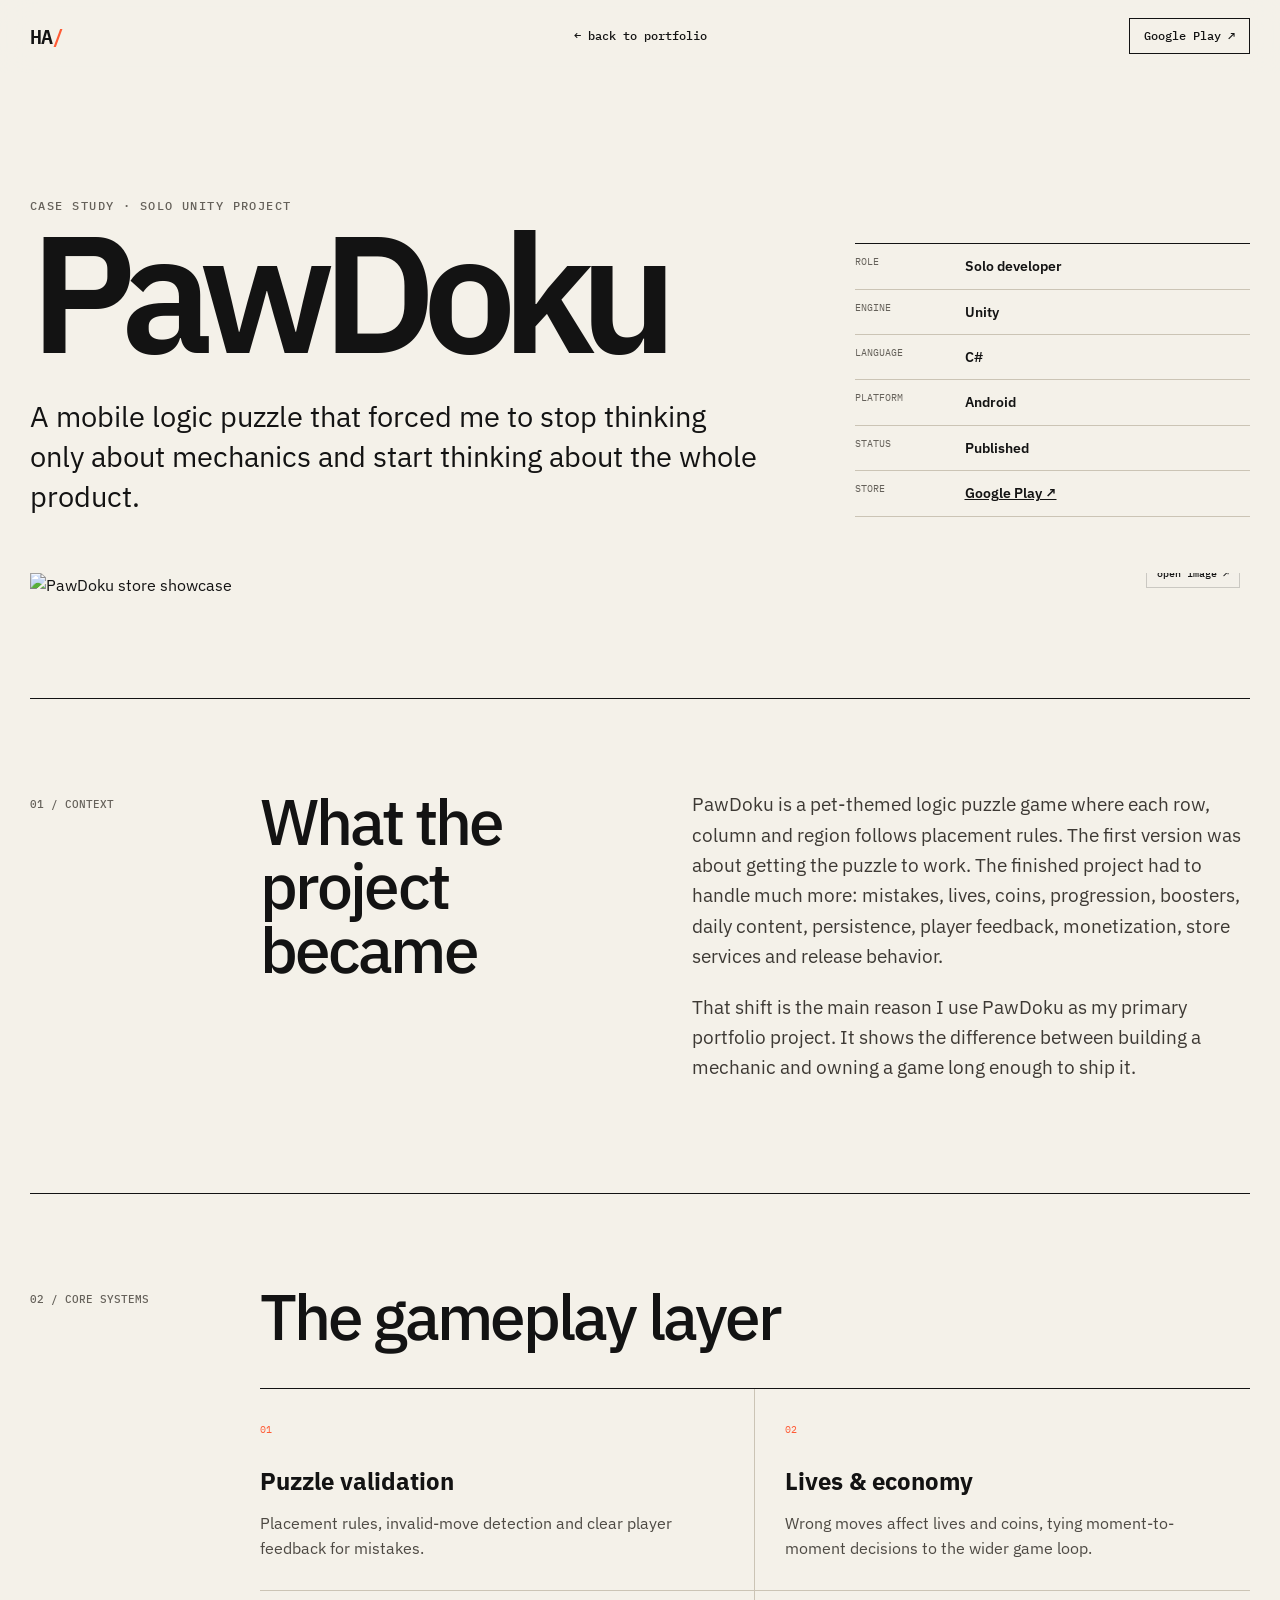
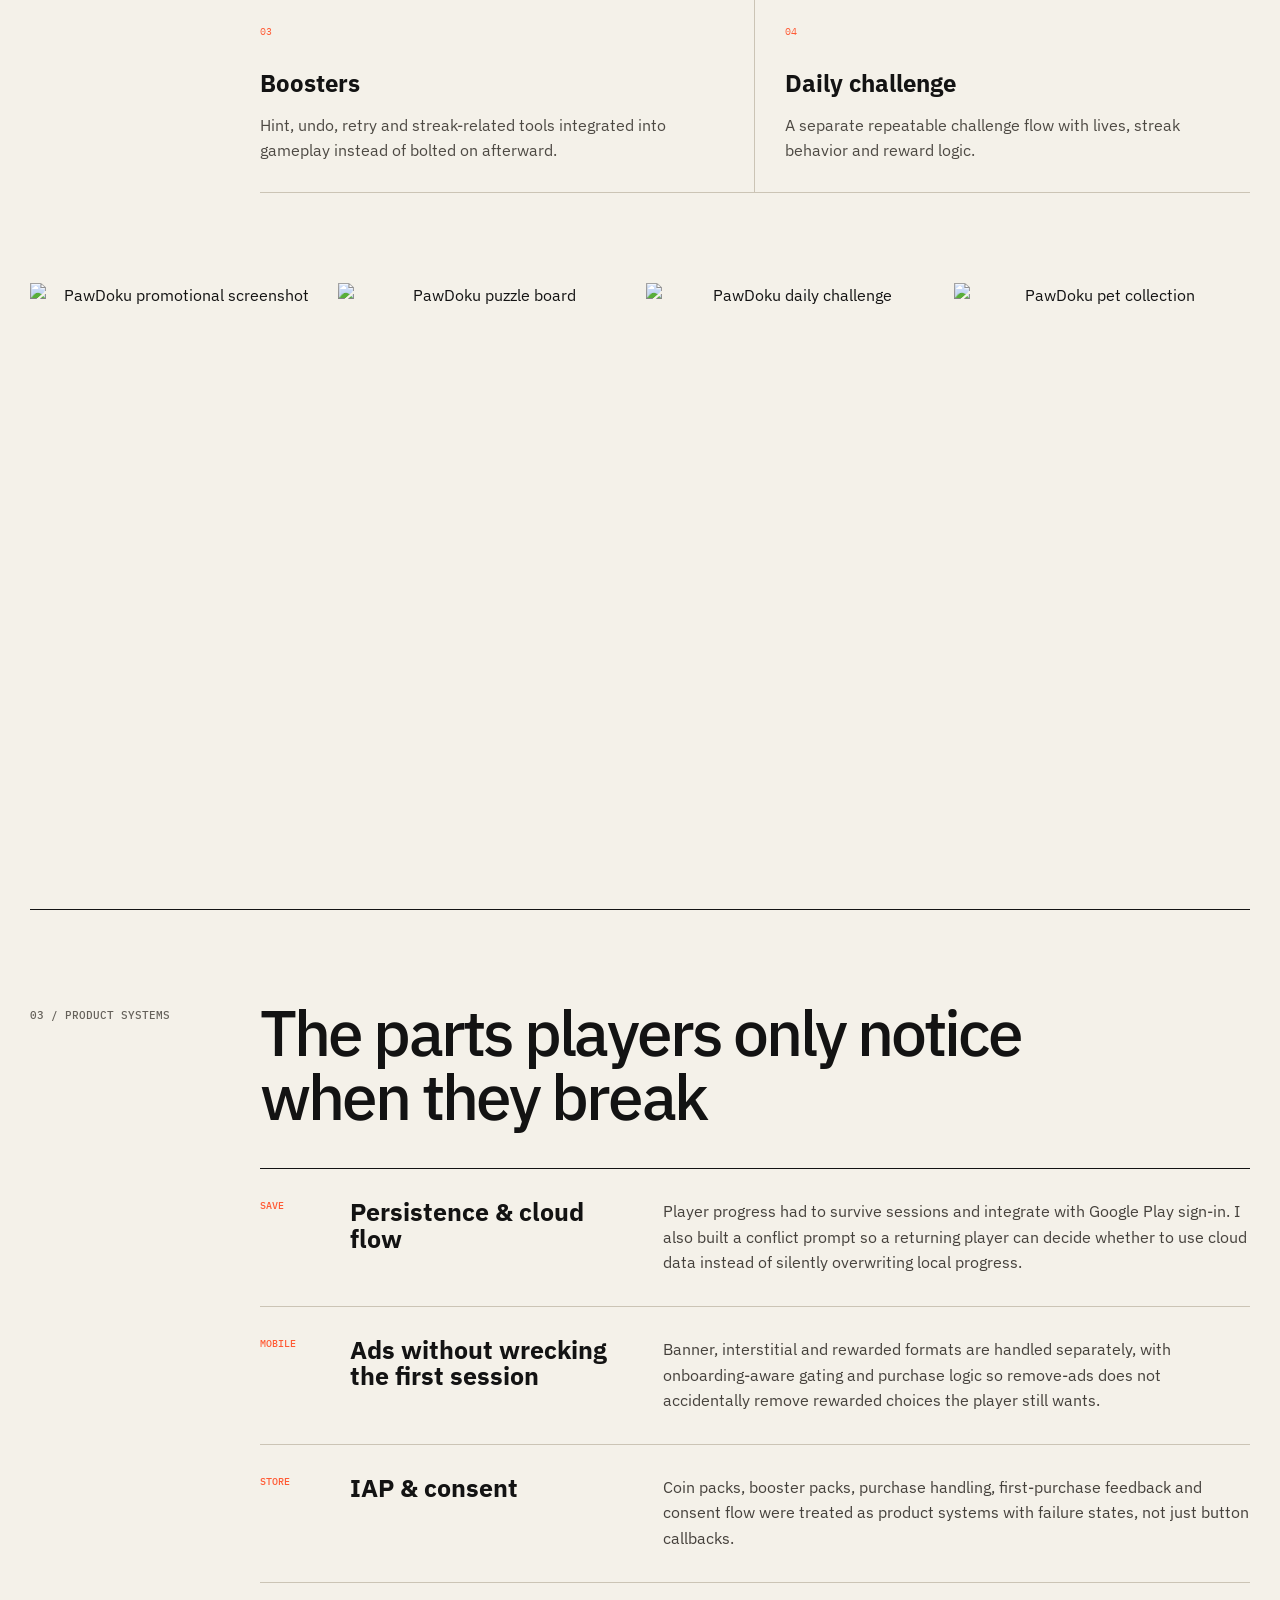
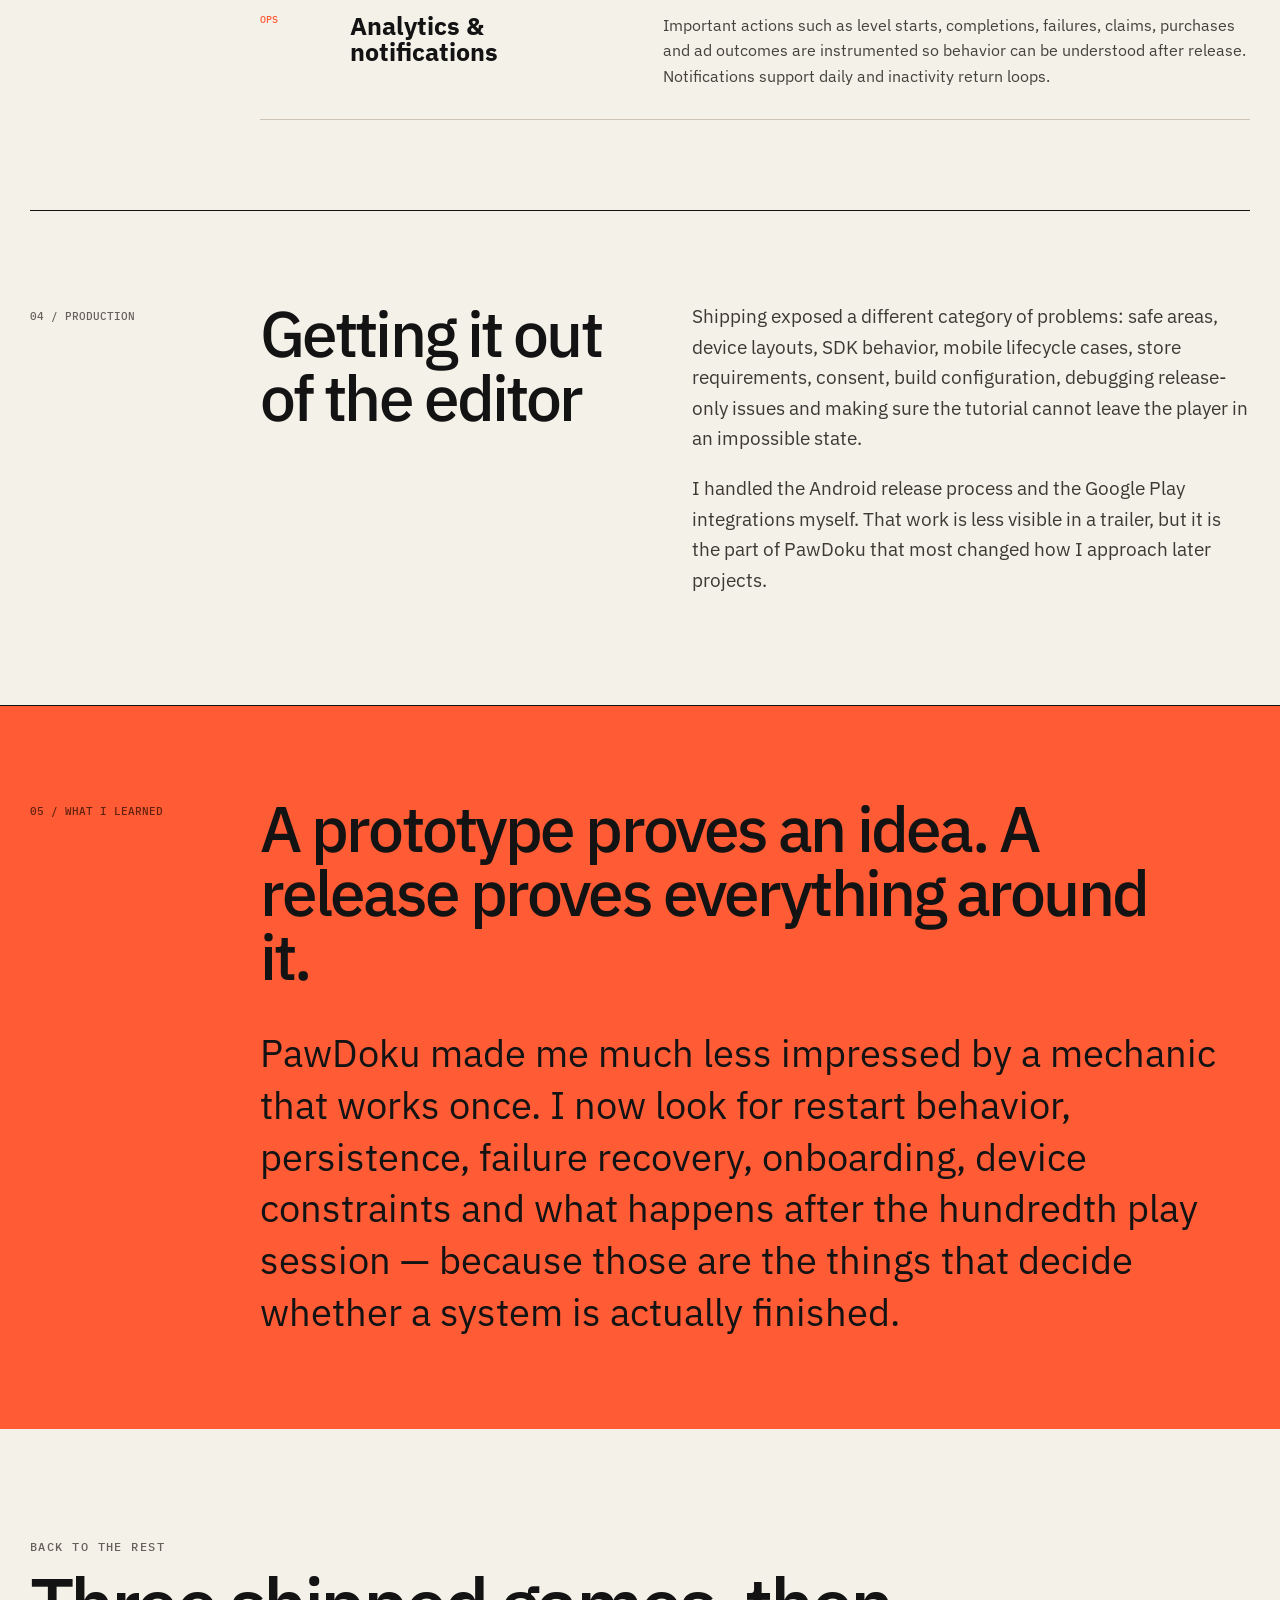
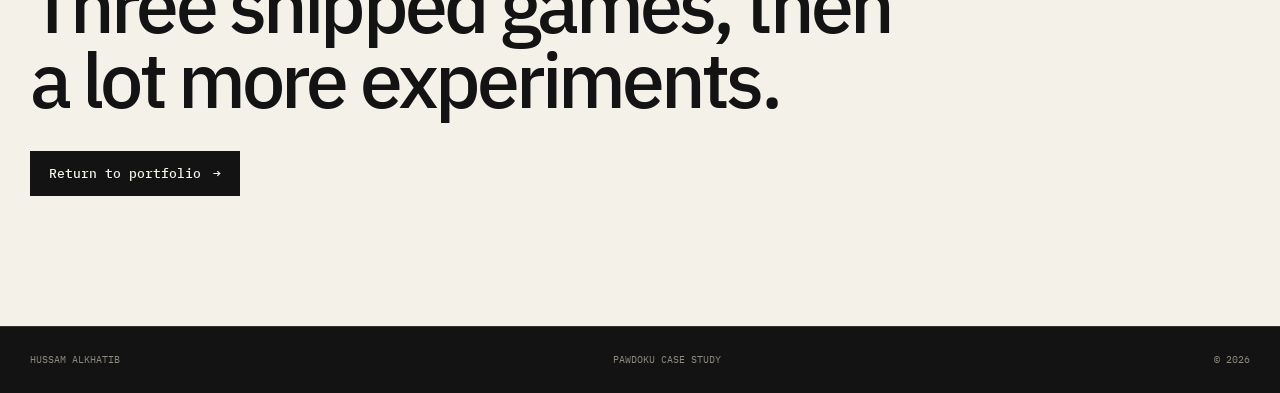
==== pawdoku.html @ 81ae5207 "complete redesign" ====
<!doctype html>
<html lang="en">
<head>
  <meta charset="utf-8">
  <meta name="viewport" content="width=device-width, initial-scale=1">
  <meta name="theme-color" content="#f4f1e9">
  <meta name="description" content="PawDoku case study by Hussam Alkhatib — Unity mobile puzzle game development, gameplay systems, progression, mobile services, monetization and release work.">
  <title>PawDoku Case Study — Hussam Alkhatib</title>
  <link rel="preconnect" href="https://fonts.googleapis.com">
  <link rel="preconnect" href="https://fonts.gstatic.com" crossorigin>
  <link href="https://fonts.googleapis.com/css2?family=IBM+Plex+Mono:wght@400;500&family=IBM+Plex+Sans:wght@400;500;600;700&display=swap" rel="stylesheet">
  <link rel="stylesheet" href="style.css">
</head>
<body>
  <a class="skip-link" href="#main">Skip to content</a>
  <header class="site-header compact-header">
    <div class="shell nav-wrap">
      <a class="brand" href="index.html" aria-label="Back to Hussam Alkhatib portfolio">HA<span>/</span></a>
      <a class="back-link" href="index.html#work">← back to portfolio</a>
      <div class="nav-actions"><a class="contact-chip" href="https://play.google.com/store/apps/details?id=com.negzerodev.pawdoku" target="_blank" rel="noopener">Google Play ↗</a></div>
    </div>
  </header>

  <main id="main" class="case-study">
    <section class="case-hero shell">
      <div class="case-heading reveal">
        <p class="kicker">Case study · Solo Unity project</p>
        <h1>PawDoku</h1>
        <p class="case-deck">A mobile logic puzzle that forced me to stop thinking only about mechanics and start thinking about the whole product.</p>
      </div>
      <div class="case-facts reveal">
        <div><span>role</span><strong>Solo developer</strong></div>
        <div><span>engine</span><strong>Unity</strong></div>
        <div><span>language</span><strong>C#</strong></div>
        <div><span>platform</span><strong>Android</strong></div>
        <div><span>status</span><strong>Published</strong></div>
        <div><span>store</span><a href="https://play.google.com/store/apps/details?id=com.negzerodev.pawdoku" target="_blank" rel="noopener">Google Play ↗</a></div>
      </div>
    </section>

    <section class="case-cover shell reveal">
      <button class="image-link" data-lightbox="https://2hik4.github.io/assets/games/pawdoku/screenshot-1.png">
        <img src="https://2hik4.github.io/assets/games/pawdoku/screenshot-1.png" alt="PawDoku store showcase" loading="eager">
        <span>open image ↗</span>
      </button>
    </section>

    <section class="case-block shell reveal">
      <div class="case-label">01 / Context</div>
      <div class="case-content two-col-copy">
        <h2>What the project became</h2>
        <div>
          <p>PawDoku is a pet-themed logic puzzle game where each row, column and region follows placement rules. The first version was about getting the puzzle to work. The finished project had to handle much more: mistakes, lives, coins, progression, boosters, daily content, persistence, player feedback, monetization, store services and release behavior.</p>
          <p>That shift is the main reason I use PawDoku as my primary portfolio project. It shows the difference between building a mechanic and owning a game long enough to ship it.</p>
        </div>
      </div>
    </section>

    <section class="case-block shell reveal">
      <div class="case-label">02 / Core systems</div>
      <div class="case-content">
        <h2>The gameplay layer</h2>
        <div class="system-grid">
          <article><span>01</span><h3>Puzzle validation</h3><p>Placement rules, invalid-move detection and clear player feedback for mistakes.</p></article>
          <article><span>02</span><h3>Lives & economy</h3><p>Wrong moves affect lives and coins, tying moment-to-moment decisions to the wider game loop.</p></article>
          <article><span>03</span><h3>Boosters</h3><p>Hint, undo, retry and streak-related tools integrated into gameplay instead of bolted on afterward.</p></article>
          <article><span>04</span><h3>Daily challenge</h3><p>A separate repeatable challenge flow with lives, streak behavior and reward logic.</p></article>
        </div>
      </div>
    </section>

    <section class="case-gallery shell reveal" aria-label="PawDoku screenshots">
      <button data-lightbox="https://2hik4.github.io/assets/games/pawdoku/screenshot-2.png"><img src="https://2hik4.github.io/assets/games/pawdoku/screenshot-2.png" alt="PawDoku promotional screenshot" loading="lazy"></button>
      <button data-lightbox="https://2hik4.github.io/assets/games/pawdoku/screenshot-3.png"><img src="https://2hik4.github.io/assets/games/pawdoku/screenshot-3.png" alt="PawDoku puzzle board" loading="lazy"></button>
      <button data-lightbox="https://2hik4.github.io/assets/games/pawdoku/screenshot-4.png"><img src="https://2hik4.github.io/assets/games/pawdoku/screenshot-4.png" alt="PawDoku daily challenge" loading="lazy"></button>
      <button data-lightbox="https://2hik4.github.io/assets/games/pawdoku/screenshot-5.png"><img src="https://2hik4.github.io/assets/games/pawdoku/screenshot-5.png" alt="PawDoku pet collection" loading="lazy"></button>
    </section>

    <section class="case-block shell reveal">
      <div class="case-label">03 / Product systems</div>
      <div class="case-content">
        <h2>The parts players only notice when they break</h2>
        <div class="decision-list">
          <article>
            <div class="decision-title"><span>save</span><h3>Persistence & cloud flow</h3></div>
            <p>Player progress had to survive sessions and integrate with Google Play sign-in. I also built a conflict prompt so a returning player can decide whether to use cloud data instead of silently overwriting local progress.</p>
          </article>
          <article>
            <div class="decision-title"><span>mobile</span><h3>Ads without wrecking the first session</h3></div>
            <p>Banner, interstitial and rewarded formats are handled separately, with onboarding-aware gating and purchase logic so remove-ads does not accidentally remove rewarded choices the player still wants.</p>
          </article>
          <article>
            <div class="decision-title"><span>store</span><h3>IAP & consent</h3></div>
            <p>Coin packs, booster packs, purchase handling, first-purchase feedback and consent flow were treated as product systems with failure states, not just button callbacks.</p>
          </article>
          <article>
            <div class="decision-title"><span>ops</span><h3>Analytics & notifications</h3></div>
            <p>Important actions such as level starts, completions, failures, claims, purchases and ad outcomes are instrumented so behavior can be understood after release. Notifications support daily and inactivity return loops.</p>
          </article>
        </div>
      </div>
    </section>

    <section class="case-block shell reveal">
      <div class="case-label">04 / Production</div>
      <div class="case-content two-col-copy">
        <h2>Getting it out of the editor</h2>
        <div>
          <p>Shipping exposed a different category of problems: safe areas, device layouts, SDK behavior, mobile lifecycle cases, store requirements, consent, build configuration, debugging release-only issues and making sure the tutorial cannot leave the player in an impossible state.</p>
          <p>I handled the Android release process and the Google Play integrations myself. That work is less visible in a trailer, but it is the part of PawDoku that most changed how I approach later projects.</p>
        </div>
      </div>
    </section>

    <section class="case-block lesson-block shell reveal">
      <div class="case-label">05 / What I learned</div>
      <div class="case-content">
        <h2>A prototype proves an idea. A release proves everything around it.</h2>
        <p class="large-copy">PawDoku made me much less impressed by a mechanic that works once. I now look for restart behavior, persistence, failure recovery, onboarding, device constraints and what happens after the hundredth play session — because those are the things that decide whether a system is actually finished.</p>
      </div>
    </section>

    <section class="next-project shell reveal">
      <p class="kicker">Back to the rest</p>
      <h2>Three shipped games, then a lot more experiments.</h2>
      <a class="button primary" href="index.html#work">Return to portfolio <span>→</span></a>
    </section>
  </main>

  <footer class="site-footer"><div class="shell"><span>Hussam Alkhatib</span><span>PawDoku case study</span><span>© <span id="year"></span></span></div></footer>
  <dialog class="lightbox" id="lightbox"><button class="lightbox-close" id="lightboxClose" aria-label="Close image">×</button><img id="lightboxImage" src="" alt="Expanded project image"></dialog>
  <script src="script.js"></script>
</body>
</html>
---- style.css ----
:root{
  --paper:#f4f1e9;
  --paper-2:#ebe6da;
  --ink:#131313;
  --muted:#65615a;
  --line:#cbc4b5;
  --signal:#ff5b35;
  --signal-dark:#d94624;
  --green:#1e6b4e;
  --max:1220px;
  --mono:"IBM Plex Mono",ui-monospace,SFMono-Regular,Menlo,monospace;
  --sans:"IBM Plex Sans",Inter,system-ui,sans-serif;
}
*{box-sizing:border-box}
html{scroll-behavior:smooth;background:var(--paper)}
body{margin:0;color:var(--ink);background:var(--paper);font-family:var(--sans);font-size:16px;line-height:1.6;-webkit-font-smoothing:antialiased}
body::selection{background:var(--ink);color:var(--paper)}
a{color:inherit;text-decoration:none}
button{font:inherit;color:inherit}
img{display:block;max-width:100%}
.shell{width:min(var(--max),calc(100% - 48px));margin-inline:auto}
.skip-link{position:fixed;left:16px;top:-80px;background:var(--ink);color:#fff;padding:10px 14px;z-index:1000}.skip-link:focus{top:16px}
.kicker,.mono-label{margin:0 0 12px;font:500 12px/1.3 var(--mono);letter-spacing:.12em;text-transform:uppercase;color:var(--muted)}

.site-header{position:sticky;top:0;z-index:50;background:rgba(244,241,233,.92);border-bottom:1px solid transparent;backdrop-filter:blur(16px);transition:border-color .2s ease}
.site-header.scrolled{border-color:var(--line)}
.nav-wrap{height:72px;display:grid;grid-template-columns:1fr auto 1fr;align-items:center}
.brand{font:600 20px/1 var(--mono);letter-spacing:-.04em}.brand span{color:var(--signal)}
.desktop-nav{display:flex;gap:28px;font:500 13px/1 var(--mono);text-transform:lowercase}.desktop-nav a,.plain-link{position:relative}.desktop-nav a::after,.plain-link::after{content:"";position:absolute;left:0;bottom:-6px;width:100%;height:1px;background:currentColor;transform:scaleX(0);transform-origin:right;transition:transform .2s}.desktop-nav a:hover::after,.plain-link:hover::after{transform:scaleX(1);transform-origin:left}
.nav-actions{display:flex;align-items:center;justify-content:flex-end;gap:20px;font:500 12px/1 var(--mono)}
.contact-chip{padding:11px 14px;border:1px solid var(--ink);transition:.2s}.contact-chip:hover{background:var(--ink);color:var(--paper)}
.menu-button{display:none;background:none;border:0;width:36px;height:36px;padding:8px;cursor:pointer}.menu-button span{display:block;width:100%;height:1px;background:var(--ink);margin:6px 0;transition:.2s}
.mobile-nav{display:none}

.hero{min-height:calc(100vh - 72px);display:grid;grid-template-columns:minmax(0,1.45fr) minmax(280px,.55fr);gap:10vw;align-items:center;padding-block:96px 76px}
.hero-main{max-width:830px}
.hero h1{font-size:clamp(62px,9vw,132px);line-height:.84;letter-spacing:-.072em;margin:0;font-weight:600}.hero h1 span{color:var(--signal);font-style:italic;font-weight:500}
.hero-copy{font-size:clamp(19px,2vw,25px);line-height:1.45;max-width:720px;margin:38px 0 0;color:#302e2b}
.hero-links{display:flex;align-items:center;gap:24px;flex-wrap:wrap;margin-top:36px}
.button{display:inline-flex;align-items:center;gap:12px;font:500 13px/1 var(--mono);transition:.2s}.button.primary{background:var(--ink);color:var(--paper);padding:15px 18px;border:1px solid var(--ink)}.button.primary:hover{background:var(--signal);border-color:var(--signal)}.button.text{padding:8px 0;border-bottom:1px solid var(--line)}.button.text:hover{border-color:var(--ink)}
.hero-proof{border-top:1px solid var(--ink);border-bottom:1px solid var(--ink);padding:18px 0}.proof-heading{font:500 11px/1 var(--mono);letter-spacing:.12em;text-transform:uppercase;margin-bottom:14px}.hero-proof dl{margin:0}.hero-proof dl div{display:grid;grid-template-columns:90px 1fr;padding:10px 0;border-top:1px solid var(--line)}.hero-proof dt{font:400 11px/1.3 var(--mono);text-transform:uppercase;color:var(--muted)}.hero-proof dd{margin:0;font-weight:600;line-height:1.3}.proof-note{margin:20px 0 0;font-size:13px;line-height:1.5;color:var(--muted)}

.work-section,.technical-section,.experience-section{padding:130px 0}.lab-section,.about-section{padding:130px 0;background:var(--paper-2)}
.section-intro{display:grid;grid-template-columns:90px minmax(0,1fr);gap:42px;margin-bottom:72px}.section-index{font:500 12px/1 var(--mono);padding-top:7px}.section-intro h2,.shipped-heading h2{font-size:clamp(38px,5vw,70px);line-height:1.02;letter-spacing:-.045em;margin:0;max-width:900px;font-weight:500}.intro-copy{font-size:18px;max-width:780px;color:#45413c;margin:24px 0 0}

.featured-project{display:grid;grid-template-columns:minmax(0,1.15fr) minmax(340px,.85fr);gap:56px;align-items:start;padding-top:40px;border-top:1px solid var(--ink)}
.feature-media{position:sticky;top:104px}.image-link{display:block;width:100%;border:0;background:none;padding:0;text-align:left;cursor:zoom-in;position:relative;overflow:hidden}.image-link img{width:100%;transition:transform .5s cubic-bezier(.2,.7,.2,1)}.image-link:hover img{transform:scale(1.018)}.image-link>span,.game-thumb>span{position:absolute;right:10px;bottom:10px;background:rgba(244,241,233,.95);border:1px solid rgba(19,19,19,.18);padding:8px 10px;font:500 10px/1 var(--mono)}
.project-meta,.card-topline{display:flex;justify-content:space-between;gap:20px;font:500 11px/1.3 var(--mono);text-transform:uppercase;color:var(--muted)}.feature-copy h3{font-size:clamp(58px,7vw,94px);line-height:.9;letter-spacing:-.06em;margin:36px 0 0;font-weight:600}.project-subtitle{font-size:18px;margin:12px 0 30px;color:var(--signal-dark);font-weight:600}.feature-copy>p:not(.project-subtitle){font-size:20px;line-height:1.55;color:#393630}.owned-block{margin-top:34px;padding-top:24px;border-top:1px solid var(--line)}.owned-block ul{list-style:none;margin:0;padding:0}.owned-block li{position:relative;padding:8px 0 8px 22px;border-bottom:1px solid var(--line);font-size:15px}.owned-block li::before{content:"→";position:absolute;left:0;font-family:var(--mono);color:var(--signal)}.project-actions{display:flex;align-items:center;gap:22px;flex-wrap:wrap;margin-top:32px}
.filmstrip{margin-top:56px;display:grid;grid-template-columns:repeat(4,1fr);gap:12px}.filmstrip button,.case-gallery button{border:0;background:none;padding:0;cursor:zoom-in;overflow:hidden}.filmstrip img{width:100%;aspect-ratio:9/16;object-fit:cover;transition:transform .3s}.filmstrip button:hover img,.case-gallery button:hover img{transform:scale(1.02)}
.shipped-heading{margin-top:120px;margin-bottom:40px;padding-top:24px;border-top:1px solid var(--ink)}
.shipped-grid{display:grid;grid-template-columns:1fr 1fr;gap:36px}.shipped-card{padding-bottom:28px;border-bottom:1px solid var(--ink)}.game-thumb{display:block;position:relative;overflow:hidden;background:#ddd;margin-bottom:22px}.game-thumb img{width:100%;aspect-ratio:16/10;object-fit:cover;transition:transform .45s cubic-bezier(.2,.7,.2,1)}.game-thumb:hover img{transform:scale(1.025)}.shipped-card h3{font-size:40px;letter-spacing:-.04em;line-height:1;margin:22px 0 14px}.shipped-card p{max-width:580px;color:#49453e}.stack{font:500 11px/1.5 var(--mono)!important;text-transform:uppercase;color:var(--muted)!important;margin-top:22px!important}

.lab-layout{display:grid;grid-template-columns:1fr 1fr;gap:70px;align-items:start}.lab-photo{margin:0}.lab-photo figcaption{font-size:13px;color:var(--muted);margin-top:12px;max-width:520px}.experiment-list{border-top:1px solid var(--ink)}.experiment-list div{display:grid;grid-template-columns:48px 1fr auto;align-items:center;gap:16px;padding:15px 0;border-bottom:1px solid var(--line)}.experiment-list span,.experiment-list em{font:400 11px/1.3 var(--mono);color:var(--muted);font-style:normal;text-transform:uppercase}.experiment-list strong{font-size:20px;font-weight:500}

.technical-list{border-top:1px solid var(--ink)}.technical-item{display:grid;grid-template-columns:60px minmax(230px,.8fr) 1.2fr 100px;gap:28px;align-items:start;padding:34px 0;border-bottom:1px solid var(--line)}.tech-number{font:500 12px/1 var(--mono);padding-top:5px}.tech-title h3{font-size:27px;line-height:1.05;letter-spacing:-.03em;margin:0}.technical-item>p{margin:0;color:#45413c}.technical-item>a,.muted-link,.text-button{font:500 11px/1.4 var(--mono);text-align:right;background:none;border:0;padding:0;cursor:pointer}.technical-item>a:hover,.text-button:hover{text-decoration:underline}.muted-link{color:var(--muted)}

.timeline{border-top:1px solid var(--ink)}.timeline-row{display:grid;grid-template-columns:160px minmax(0,1fr) 210px;gap:46px;padding:40px 0;border-bottom:1px solid var(--line);align-items:start}.timeline-date{font:500 11px/1.4 var(--mono);text-transform:uppercase;color:var(--muted)}.timeline-main h3{font-size:30px;line-height:1.05;letter-spacing:-.035em;margin:0 0 16px}.timeline-main p{margin:0;max-width:720px;color:#45413c}.timeline-side{text-align:right}.big-stat strong{display:block;font-size:70px;line-height:.8;letter-spacing:-.06em;font-weight:500}.big-stat span,.plain-badge{font:500 10px/1.3 var(--mono);text-transform:uppercase;color:var(--muted)}.timeline-photo{border:0;background:none;padding:0;cursor:zoom-in;overflow:hidden}.timeline-photo img{width:100%;aspect-ratio:4/3;object-fit:cover;filter:saturate(.9);transition:transform .35s}.timeline-photo:hover img{transform:scale(1.025)}

.about-grid{display:grid;grid-template-columns:.8fr 1.2fr;gap:90px}.about-title h2{font-size:clamp(45px,6vw,78px);line-height:.98;letter-spacing:-.05em;margin:0;font-weight:500;position:sticky;top:130px}.about-copy>p{font-size:20px;line-height:1.6;margin:0 0 24px;max-width:760px}.toolkit{margin-top:50px;border-top:1px solid var(--ink)}.toolkit div{display:grid;grid-template-columns:120px 1fr;gap:20px;padding:15px 0;border-bottom:1px solid var(--line)}.toolkit span{font:500 11px/1.4 var(--mono);text-transform:uppercase;color:var(--muted)}.toolkit strong{font-size:14px;font-weight:500}

.contact-section{padding:130px 0 100px;background:var(--ink);color:var(--paper)}.contact-grid{display:grid;grid-template-columns:1fr 1fr;gap:100px}.contact-section .kicker{color:#aaa49a}.contact-section h2{font-size:clamp(42px,5.5vw,72px);line-height:1;letter-spacing:-.05em;font-weight:500;margin:0}.contact-links{border-top:1px solid #4b4943}.contact-links a{display:grid;grid-template-columns:100px 1fr 20px;gap:20px;align-items:center;padding:17px 0;border-bottom:1px solid #4b4943}.contact-links span{font:400 10px/1 var(--mono);text-transform:uppercase;color:#aaa49a}.contact-links strong{font-weight:500}.contact-links b{font:400 14px/1 var(--mono);transition:transform .2s}.contact-links a:hover b{transform:translate(3px,-3px)}
.site-footer{background:var(--ink);color:#8e8a82;border-top:1px solid #34322f}.site-footer .shell{display:flex;justify-content:space-between;gap:20px;padding:26px 0;font:400 10px/1.4 var(--mono);text-transform:uppercase}

.lightbox{width:min(94vw,1400px);max-width:none;border:0;padding:0;background:transparent;overflow:visible}.lightbox::backdrop{background:rgba(12,12,12,.88);backdrop-filter:blur(8px)}.lightbox img{max-width:94vw;max-height:88vh;margin:auto;box-shadow:0 22px 60px rgba(0,0,0,.35)}.lightbox-close{position:fixed;right:24px;top:18px;border:1px solid rgba(255,255,255,.45);background:#111;color:#fff;width:42px;height:42px;border-radius:50%;font-size:24px;line-height:1;cursor:pointer}

/* Case study */
.compact-header .nav-wrap{grid-template-columns:1fr auto 1fr}.back-link{font:500 12px/1 var(--mono);justify-self:center}.case-study{padding-top:30px}.case-hero{padding:95px 0 56px;display:grid;grid-template-columns:1.3fr .7fr;gap:90px;align-items:end}.case-heading h1{font-size:clamp(78px,13vw,180px);line-height:.78;letter-spacing:-.08em;margin:0;font-weight:600}.case-deck{font-size:clamp(22px,2.3vw,31px);line-height:1.35;max-width:760px;margin:42px 0 0}.case-facts{border-top:1px solid var(--ink)}.case-facts div{display:grid;grid-template-columns:90px 1fr;gap:20px;padding:11px 0;border-bottom:1px solid var(--line)}.case-facts span{font:400 10px/1.4 var(--mono);text-transform:uppercase;color:var(--muted)}.case-facts strong,.case-facts a{font-size:14px;font-weight:600}.case-facts a{text-decoration:underline}
.case-cover{padding-bottom:100px}.case-cover img{width:100%}.case-block{padding:90px 0;border-top:1px solid var(--ink);display:grid;grid-template-columns:190px minmax(0,1fr);gap:40px}.case-label{font:500 11px/1.3 var(--mono);text-transform:uppercase;color:var(--muted);padding-top:8px}.case-content h2{font-size:clamp(40px,5vw,68px);line-height:1;letter-spacing:-.045em;margin:0 0 40px;max-width:900px;font-weight:500}.two-col-copy{display:grid;grid-template-columns:.8fr 1.2fr;gap:60px}.two-col-copy h2{margin:0}.two-col-copy p{font-size:19px;margin:0 0 20px;color:#3d3934}.system-grid{display:grid;grid-template-columns:repeat(2,1fr);border-top:1px solid var(--ink)}.system-grid article{padding:26px 28px 28px 0;border-bottom:1px solid var(--line)}.system-grid article:nth-child(odd){border-right:1px solid var(--line);padding-right:30px}.system-grid article:nth-child(even){padding-left:30px}.system-grid span{font:400 10px/1 var(--mono);color:var(--signal)}.system-grid h3{font-size:24px;margin:22px 0 10px}.system-grid p{margin:0;color:#4d4943}.case-gallery{display:grid;grid-template-columns:repeat(4,1fr);gap:12px;padding-bottom:100px}.case-gallery img{width:100%;aspect-ratio:9/16;object-fit:cover;transition:transform .3s}.decision-list{border-top:1px solid var(--ink)}.decision-list article{display:grid;grid-template-columns:.75fr 1.25fr;gap:50px;padding:30px 0;border-bottom:1px solid var(--line)}.decision-title{display:grid;grid-template-columns:70px 1fr;gap:20px}.decision-title span{font:500 10px/1.3 var(--mono);text-transform:uppercase;color:var(--signal)}.decision-title h3{font-size:25px;line-height:1.05;margin:0}.decision-list p{margin:0;color:#45413c}.lesson-block{background:var(--signal);padding-left:max(24px,calc((100vw - var(--max))/2));padding-right:max(24px,calc((100vw - var(--max))/2));width:100%;max-width:none}.lesson-block .case-label,.lesson-block .kicker{color:#61210f}.large-copy{font-size:clamp(24px,3vw,40px);line-height:1.35;max-width:1000px;margin:0}.next-project{padding:110px 0 130px}.next-project h2{font-size:clamp(42px,6vw,82px);line-height:.98;letter-spacing:-.05em;margin:0 0 34px;max-width:900px;font-weight:500}

.reveal{opacity:0;transform:translateY(16px);transition:opacity .6s ease,transform .6s ease}.reveal.visible{opacity:1;transform:none}
@media (prefers-reduced-motion:reduce){html{scroll-behavior:auto}.reveal{opacity:1;transform:none;transition:none}*{animation:none!important;transition:none!important}}

@media (max-width:980px){
  .shell{width:min(var(--max),calc(100% - 32px))}.desktop-nav,.plain-link{display:none}.nav-wrap{grid-template-columns:1fr auto}.nav-actions{grid-column:2}.menu-button{display:block}.mobile-nav{position:absolute;left:0;right:0;top:72px;background:var(--paper);border-bottom:1px solid var(--line);padding:10px 16px 18px;display:grid;transform:translateY(-120%);opacity:0;pointer-events:none;transition:.2s}.mobile-nav.open{transform:none;opacity:1;pointer-events:auto}.mobile-nav a{padding:12px 0;border-bottom:1px solid var(--line);font:500 13px/1 var(--mono)}
  .hero{grid-template-columns:1fr;gap:64px;min-height:auto;padding-top:88px}.hero-proof{max-width:560px}.featured-project{grid-template-columns:1fr}.feature-media{position:static}.shipped-grid,.lab-layout,.about-grid,.contact-grid,.case-hero{grid-template-columns:1fr}.filmstrip,.case-gallery{grid-template-columns:repeat(4,1fr)}.technical-item{grid-template-columns:50px 1fr}.technical-item>p{grid-column:2}.technical-item>a,.muted-link,.text-button{grid-column:2;text-align:left}.timeline-row{grid-template-columns:130px 1fr}.timeline-side,.timeline-photo{grid-column:2;text-align:left;max-width:320px}.about-title h2{position:static}.contact-grid{gap:60px}.case-hero{gap:50px}.case-block{grid-template-columns:120px 1fr}.two-col-copy{grid-template-columns:1fr}.system-grid{grid-template-columns:1fr}.system-grid article:nth-child(odd){border-right:0;padding-right:0}.system-grid article:nth-child(even){padding-left:0}.decision-list article{grid-template-columns:1fr;gap:18px}
}
@media (max-width:640px){
  .shell{width:calc(100% - 28px)}.site-header .contact-chip{display:none}.hero{padding-top:64px;padding-bottom:70px}.hero h1{font-size:clamp(55px,17vw,90px)}.hero-copy{font-size:18px;margin-top:28px}.hero-links{gap:18px}.section-intro{grid-template-columns:1fr;gap:16px;margin-bottom:48px}.section-index{color:var(--signal)}.work-section,.technical-section,.experience-section,.lab-section,.about-section{padding:90px 0}.featured-project{gap:34px;padding-top:24px}.feature-copy h3{font-size:58px;margin-top:28px}.feature-copy>p:not(.project-subtitle){font-size:17px}.filmstrip,.case-gallery{grid-template-columns:repeat(2,1fr)}.shipped-heading{margin-top:85px}.shipped-grid{grid-template-columns:1fr;gap:54px}.experiment-list div{grid-template-columns:36px 1fr}.experiment-list em{display:none}.technical-item{grid-template-columns:34px 1fr;gap:16px}.timeline-row{grid-template-columns:1fr;gap:20px}.timeline-side,.timeline-photo{grid-column:auto}.about-grid{gap:44px}.about-copy>p{font-size:17px}.toolkit div{grid-template-columns:1fr;gap:7px}.contact-section{padding:90px 0 70px}.contact-links a{grid-template-columns:72px 1fr 16px;gap:10px}.contact-links strong{font-size:13px;word-break:break-word}.site-footer .shell{flex-direction:column;gap:8px}.case-study{padding-top:0}.case-hero{padding-top:70px}.case-heading h1{font-size:25vw}.case-deck{font-size:20px;margin-top:28px}.case-cover{padding-bottom:70px}.case-block{grid-template-columns:1fr;padding:70px 0;gap:20px}.case-label{color:var(--signal)}.case-content h2{margin-bottom:28px}.decision-title{grid-template-columns:55px 1fr}.lesson-block{padding-top:70px;padding-bottom:70px}.next-project{padding:80px 0 100px}.back-link{justify-self:end}.compact-header .nav-wrap{grid-template-columns:1fr 1fr}.compact-header .nav-actions{display:none}
}
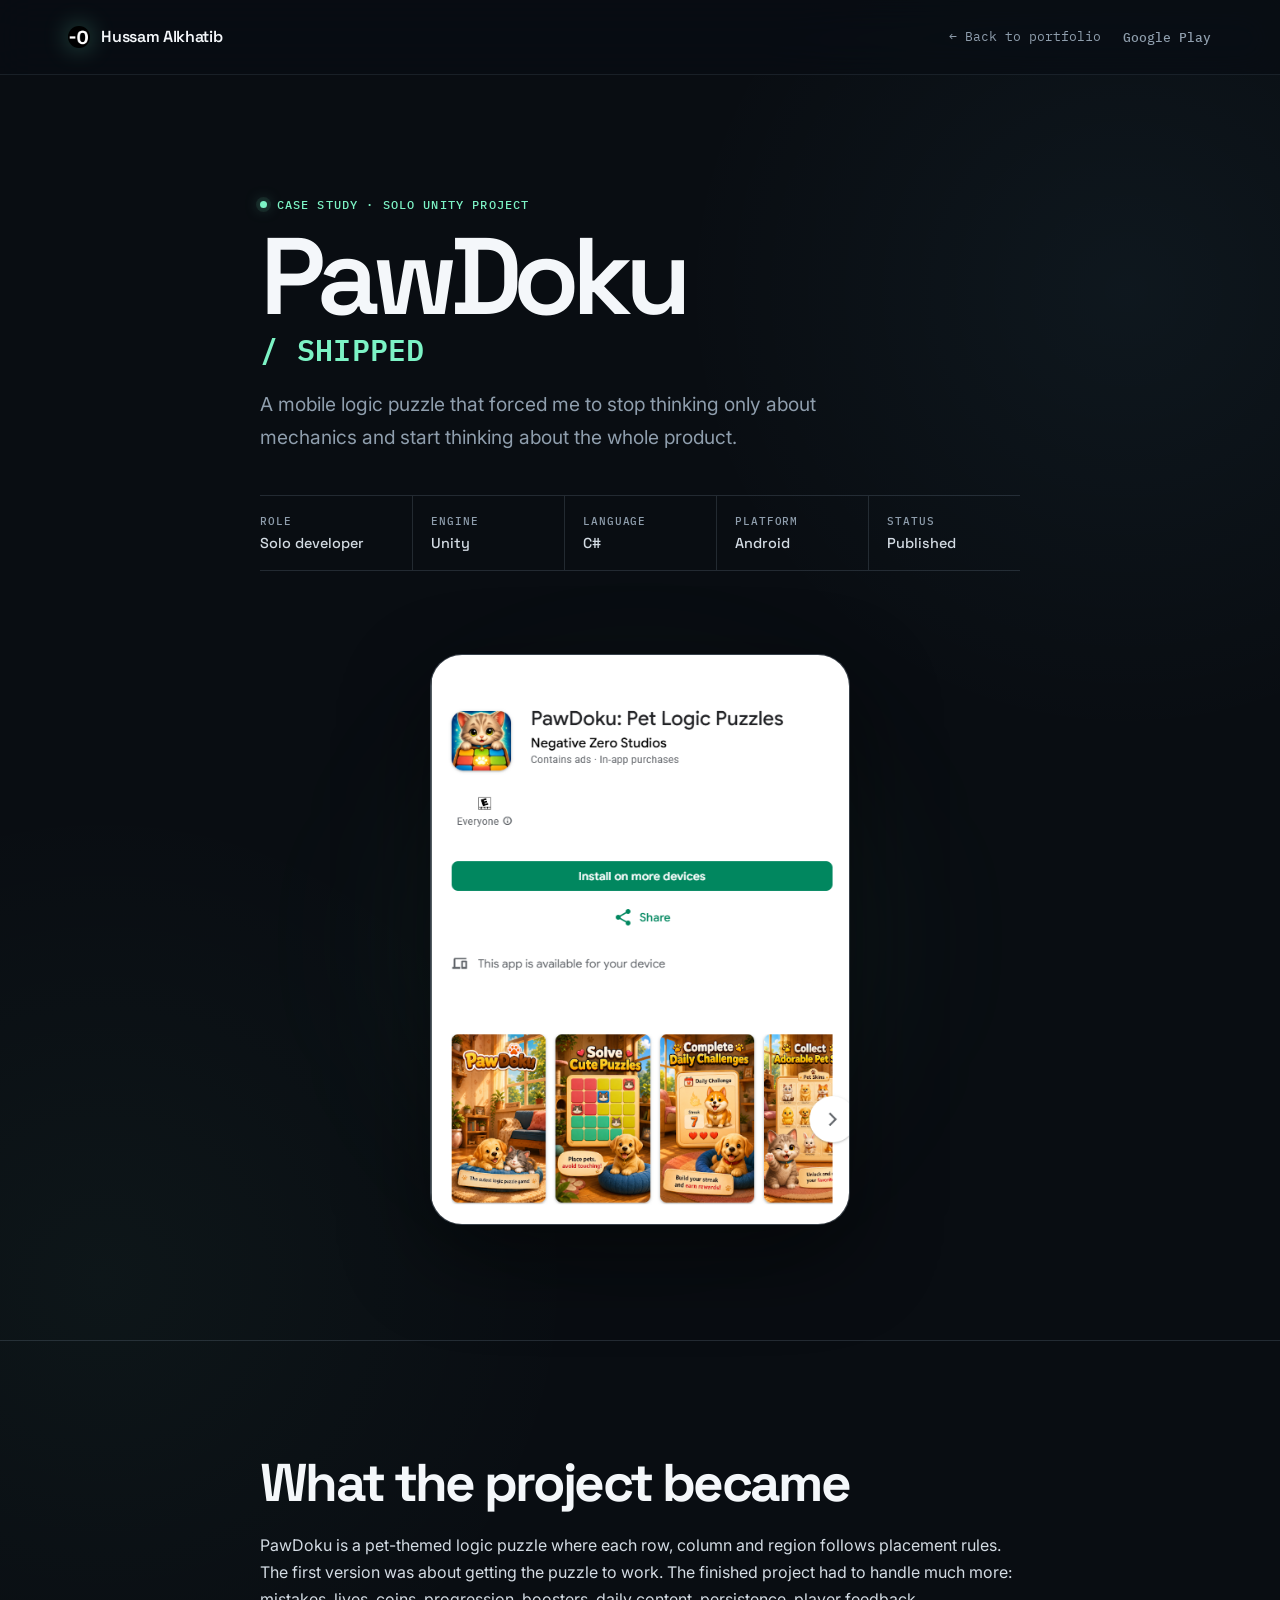
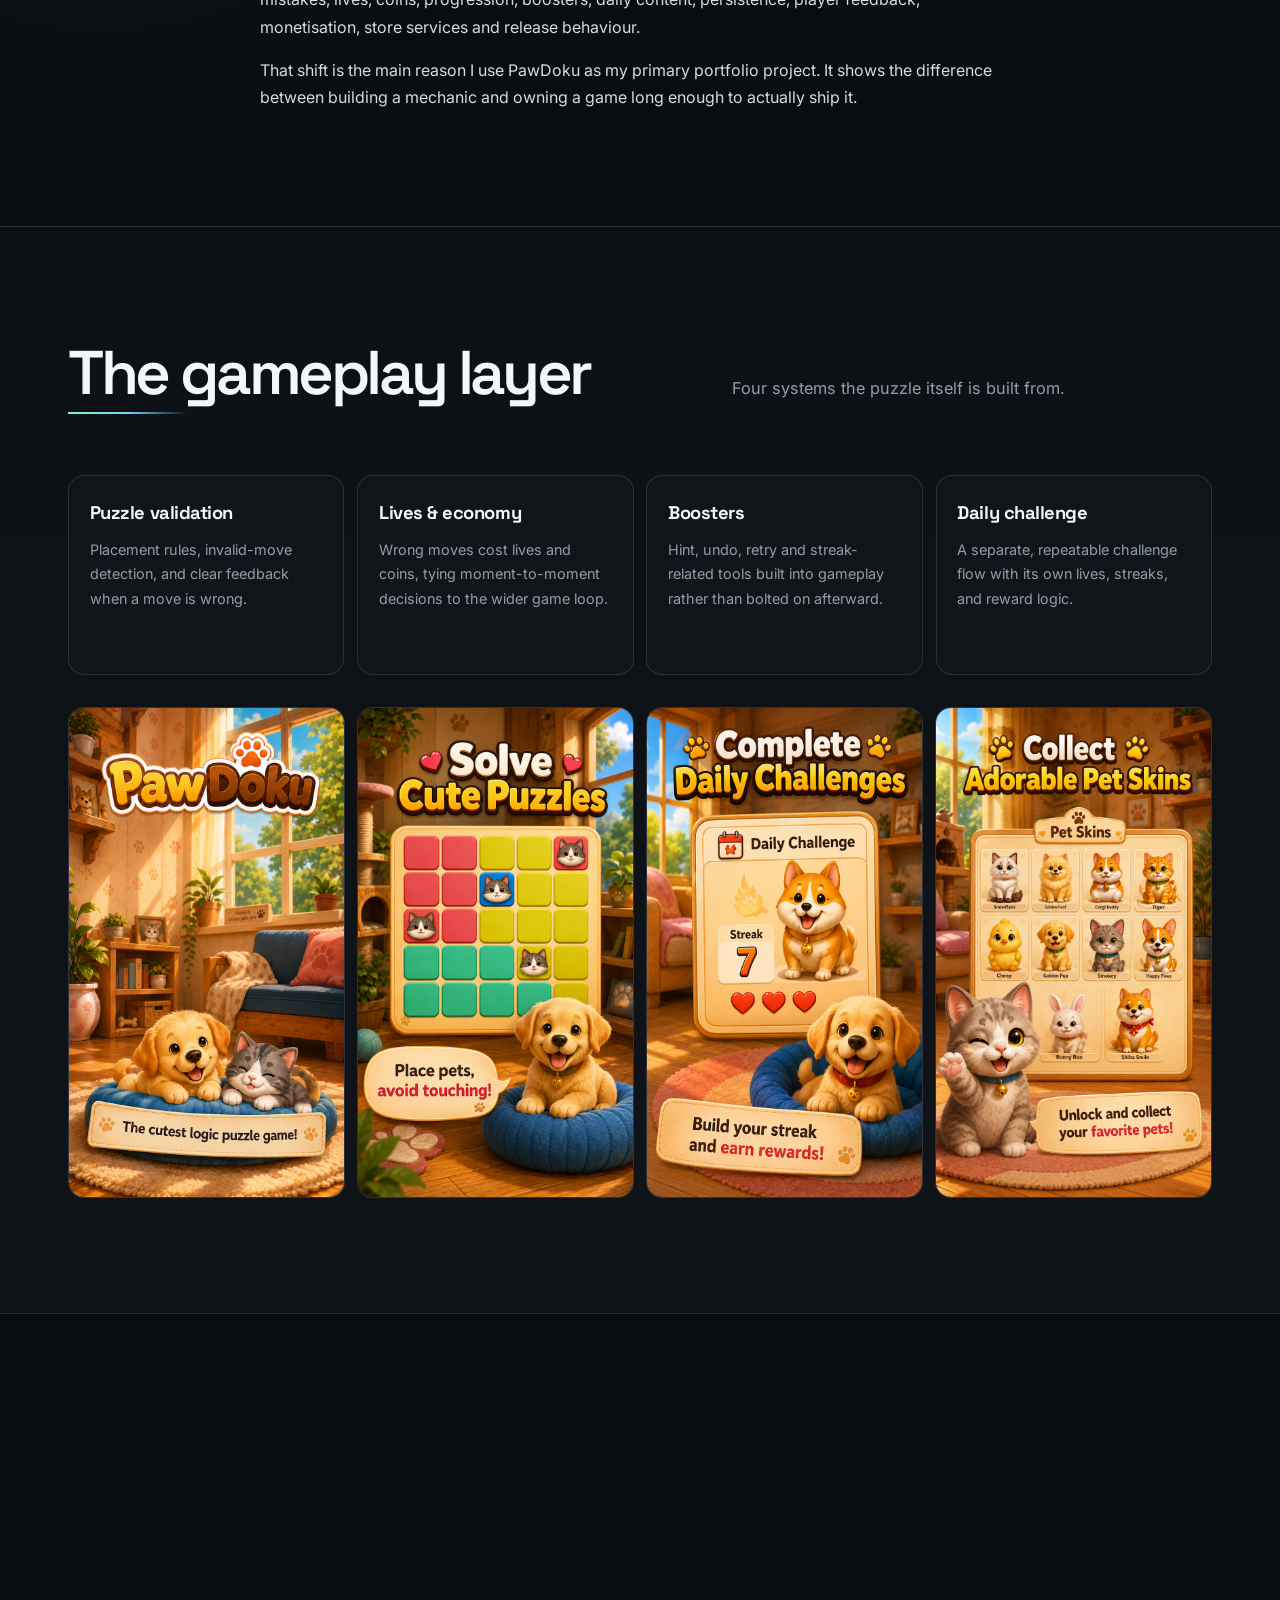
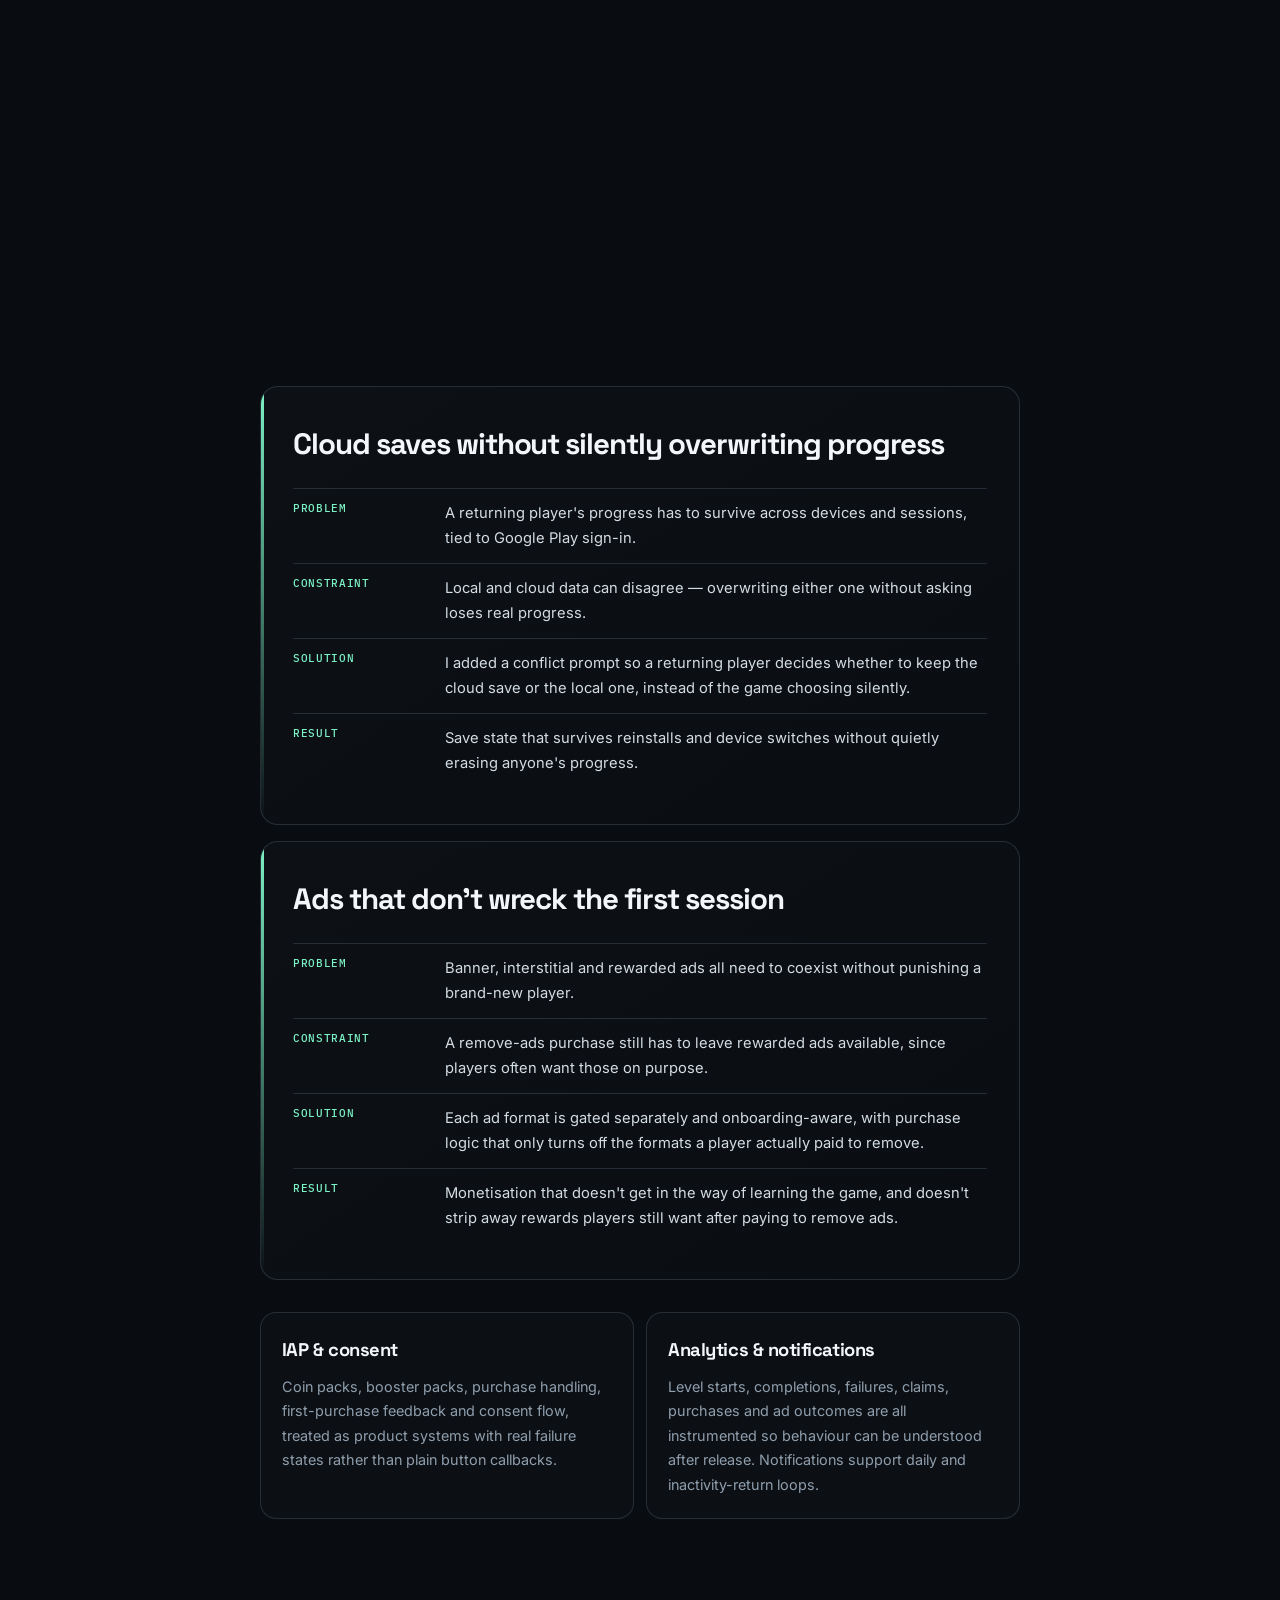
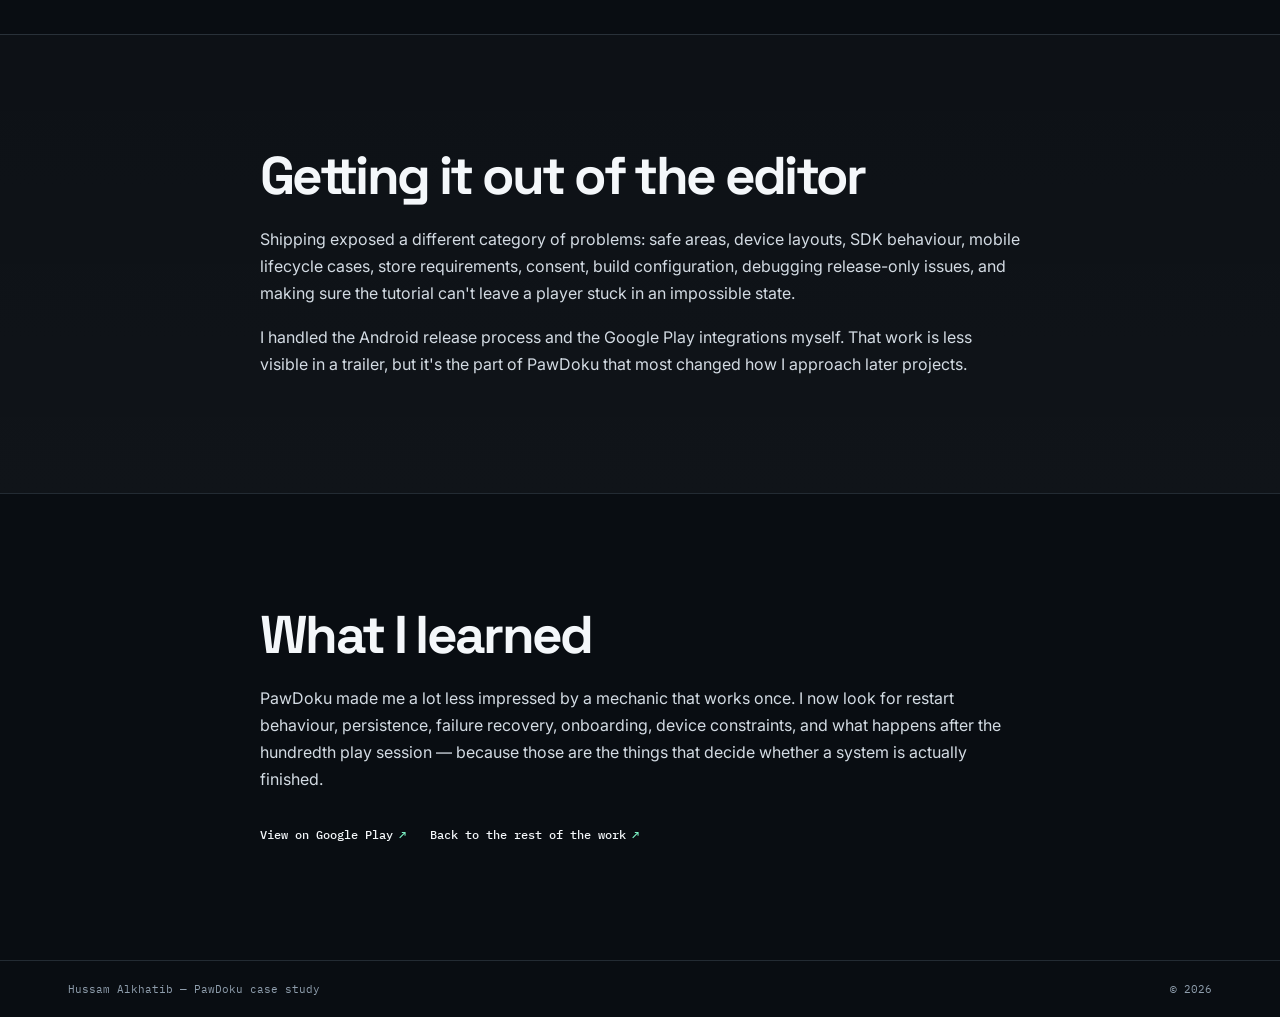
==== commit 947c74fb: "complete new Design" ====
--- a/pawdoku.html
+++ b/pawdoku.html
@@ -1,134 +1,258 @@
-<!doctype html>
+<!DOCTYPE html>
 <html lang="en">
 <head>
-  <meta charset="utf-8">
-  <meta name="viewport" content="width=device-width, initial-scale=1">
-  <meta name="theme-color" content="#f4f1e9">
-  <meta name="description" content="PawDoku case study by Hussam Alkhatib — Unity mobile puzzle game development, gameplay systems, progression, mobile services, monetization and release work.">
-  <title>PawDoku Case Study — Hussam Alkhatib</title>
-  <link rel="preconnect" href="https://fonts.googleapis.com">
-  <link rel="preconnect" href="https://fonts.gstatic.com" crossorigin>
-  <link href="https://fonts.googleapis.com/css2?family=IBM+Plex+Mono:wght@400;500&family=IBM+Plex+Sans:wght@400;500;600;700&display=swap" rel="stylesheet">
-  <link rel="stylesheet" href="style.css">
+<meta charset="UTF-8">
+<meta name="viewport" content="width=device-width, initial-scale=1">
+<title>PawDoku case study — Hussam Alkhatib</title>
+<meta name="description" content="How PawDoku, a mobile logic puzzle built in Unity, went from a working mechanic to a published Android game — gameplay systems, product systems, and release work.">
+<meta name="theme-color" content="#090D12">
+
+<meta property="og:type" content="article">
+<meta property="og:title" content="PawDoku case study — Hussam Alkhatib">
+<meta property="og:description" content="How PawDoku went from a puzzle mechanic to a published Android game.">
+<meta property="og:image" content="https://2hik4.github.io/assets/images/social-preview.jpg">
+<meta property="og:url" content="https://2hik4.github.io/pawdoku.html">
+
+<link rel="icon" type="image/svg+xml" href="assets/images/favicon.svg">
+<link rel="canonical" href="https://2hik4.github.io/pawdoku.html">
+
+<link rel="preconnect" href="https://fonts.googleapis.com">
+<link rel="preconnect" href="https://fonts.gstatic.com" crossorigin>
+<link href="https://fonts.googleapis.com/css2?family=Space+Grotesk:wght@400;500;600;700&family=Inter:wght@400;500;600&family=IBM+Plex+Mono:wght@400;500;600&display=swap" rel="stylesheet">
+
+<link rel="stylesheet" href="css/style.css">
+<noscript><style>[data-reveal], .section__head, .lab-card, .beyond-card, .timeline__item, .skills__group { opacity: 1 !important; transform: none !important; }</style></noscript>
+<link rel="stylesheet" href="css/case-study.css">
 </head>
-<body>
-  <a class="skip-link" href="#main">Skip to content</a>
-  <header class="site-header compact-header">
-    <div class="shell nav-wrap">
-      <a class="brand" href="index.html" aria-label="Back to Hussam Alkhatib portfolio">HA<span>/</span></a>
-      <a class="back-link" href="index.html#work">← back to portfolio</a>
-      <div class="nav-actions"><a class="contact-chip" href="https://play.google.com/store/apps/details?id=com.negzerodev.pawdoku" target="_blank" rel="noopener">Google Play ↗</a></div>
-    </div>
-  </header>
-
-  <main id="main" class="case-study">
-    <section class="case-hero shell">
-      <div class="case-heading reveal">
-        <p class="kicker">Case study · Solo Unity project</p>
-        <h1>PawDoku</h1>
-        <p class="case-deck">A mobile logic puzzle that forced me to stop thinking only about mechanics and start thinking about the whole product.</p>
-      </div>
-      <div class="case-facts reveal">
-        <div><span>role</span><strong>Solo developer</strong></div>
-        <div><span>engine</span><strong>Unity</strong></div>
-        <div><span>language</span><strong>C#</strong></div>
-        <div><span>platform</span><strong>Android</strong></div>
-        <div><span>status</span><strong>Published</strong></div>
-        <div><span>store</span><a href="https://play.google.com/store/apps/details?id=com.negzerodev.pawdoku" target="_blank" rel="noopener">Google Play ↗</a></div>
-      </div>
-    </section>
-
-    <section class="case-cover shell reveal">
-      <button class="image-link" data-lightbox="https://2hik4.github.io/assets/games/pawdoku/screenshot-1.png">
-        <img src="https://2hik4.github.io/assets/games/pawdoku/screenshot-1.png" alt="PawDoku store showcase" loading="eager">
-        <span>open image ↗</span>
-      </button>
-    </section>
-
-    <section class="case-block shell reveal">
-      <div class="case-label">01 / Context</div>
-      <div class="case-content two-col-copy">
-        <h2>What the project became</h2>
-        <div>
-          <p>PawDoku is a pet-themed logic puzzle game where each row, column and region follows placement rules. The first version was about getting the puzzle to work. The finished project had to handle much more: mistakes, lives, coins, progression, boosters, daily content, persistence, player feedback, monetization, store services and release behavior.</p>
-          <p>That shift is the main reason I use PawDoku as my primary portfolio project. It shows the difference between building a mechanic and owning a game long enough to ship it.</p>
-        </div>
-      </div>
-    </section>
-
-    <section class="case-block shell reveal">
-      <div class="case-label">02 / Core systems</div>
-      <div class="case-content">
+<body class="has-fixed-header">
+
+<a class="skip-link" href="#main">Skip to content</a>
+
+<header class="site-header">
+  <div class="wrap site-header__row">
+    <a class="wordmark" href="index.html">
+<img
+  class="wordmark__mark"
+  src="assets/images/favicon.svg"
+  alt=""
+  aria-hidden="true"
+>
+      <span>Hussam Alkhatib</span>
+    </a>
+    <nav class="primary-nav" aria-label="Primary">
+      <a href="index.html#work">← Back to portfolio</a>
+      <a class="link-ext" href="https://play.google.com/store/apps/details?id=com.negzerodev.pawdoku">Google Play</a>
+    </nav>
+  </div>
+</header>
+
+<main id="main">
+
+  <section class="cs-hero wrap wrap--narrow" data-reveal>
+    <p class="cs-kicker"><span class="status-dot"></span> CASE STUDY · SOLO UNITY PROJECT</p>
+    <h1>PawDoku <span class="accent-text">/ shipped</span></h1>
+    <p class="cs-dek">
+      A mobile logic puzzle that forced me to stop thinking only about
+      mechanics and start thinking about the whole product.
+    </p>
+
+    <dl class="ledger cs-ledger">
+      <div class="ledger__item"><dt>Role</dt><dd>Solo developer</dd></div>
+      <div class="ledger__item"><dt>Engine</dt><dd>Unity</dd></div>
+      <div class="ledger__item"><dt>Language</dt><dd>C#</dd></div>
+      <div class="ledger__item"><dt>Platform</dt><dd>Android</dd></div>
+      <div class="ledger__item"><dt>Status</dt><dd>Published</dd></div>
+    </dl>
+  </section>
+
+  <figure class="cs-hero-shot wrap">
+    <button data-lightbox data-full="assets/images/games/pawdoku/screenshot-1.jpg" data-caption="PawDoku — store showcase">
+      <img src="assets/images/games/pawdoku/screenshot-1.jpg" alt="PawDoku store showcase screenshot" width="720" height="1280">
+    </button>
+  </figure>
+
+  <section class="section">
+    <div class="wrap wrap--narrow">
+      <h2>What the project became</h2>
+      <p>
+        PawDoku is a pet-themed logic puzzle where each row, column and
+        region follows placement rules. The first version was about
+        getting the puzzle to work. The finished project had to handle
+        much more: mistakes, lives, coins, progression, boosters, daily
+        content, persistence, player feedback, monetisation, store
+        services and release behaviour.
+      </p>
+      <p>
+        That shift is the main reason I use PawDoku as my primary
+        portfolio project. It shows the difference between building a
+        mechanic and owning a game long enough to actually ship it.
+      </p>
+    </div>
+  </section>
+
+  <section class="section section--alt">
+    <div class="wrap">
+      <div class="section__head">
         <h2>The gameplay layer</h2>
-        <div class="system-grid">
-          <article><span>01</span><h3>Puzzle validation</h3><p>Placement rules, invalid-move detection and clear player feedback for mistakes.</p></article>
-          <article><span>02</span><h3>Lives & economy</h3><p>Wrong moves affect lives and coins, tying moment-to-moment decisions to the wider game loop.</p></article>
-          <article><span>03</span><h3>Boosters</h3><p>Hint, undo, retry and streak-related tools integrated into gameplay instead of bolted on afterward.</p></article>
-          <article><span>04</span><h3>Daily challenge</h3><p>A separate repeatable challenge flow with lives, streak behavior and reward logic.</p></article>
-        </div>
-      </div>
-    </section>
-
-    <section class="case-gallery shell reveal" aria-label="PawDoku screenshots">
-      <button data-lightbox="https://2hik4.github.io/assets/games/pawdoku/screenshot-2.png"><img src="https://2hik4.github.io/assets/games/pawdoku/screenshot-2.png" alt="PawDoku promotional screenshot" loading="lazy"></button>
-      <button data-lightbox="https://2hik4.github.io/assets/games/pawdoku/screenshot-3.png"><img src="https://2hik4.github.io/assets/games/pawdoku/screenshot-3.png" alt="PawDoku puzzle board" loading="lazy"></button>
-      <button data-lightbox="https://2hik4.github.io/assets/games/pawdoku/screenshot-4.png"><img src="https://2hik4.github.io/assets/games/pawdoku/screenshot-4.png" alt="PawDoku daily challenge" loading="lazy"></button>
-      <button data-lightbox="https://2hik4.github.io/assets/games/pawdoku/screenshot-5.png"><img src="https://2hik4.github.io/assets/games/pawdoku/screenshot-5.png" alt="PawDoku pet collection" loading="lazy"></button>
-    </section>
-
-    <section class="case-block shell reveal">
-      <div class="case-label">03 / Product systems</div>
-      <div class="case-content">
+        <p class="section__intro">Four systems the puzzle itself is built from.</p>
+      </div>
+
+      <div class="cs-system-grid">
+        <div class="cs-system">
+          <h3>Puzzle validation</h3>
+          <p>Placement rules, invalid-move detection, and clear feedback
+            when a move is wrong.</p>
+        </div>
+        <div class="cs-system">
+          <h3>Lives &amp; economy</h3>
+          <p>Wrong moves cost lives and coins, tying moment-to-moment
+            decisions to the wider game loop.</p>
+        </div>
+        <div class="cs-system">
+          <h3>Boosters</h3>
+          <p>Hint, undo, retry and streak-related tools built into
+            gameplay rather than bolted on afterward.</p>
+        </div>
+        <div class="cs-system">
+          <h3>Daily challenge</h3>
+          <p>A separate, repeatable challenge flow with its own lives,
+            streaks, and reward logic.</p>
+        </div>
+      </div>
+
+      <div class="feature__strip cs-shot-strip">
+        <button data-lightbox data-full="assets/images/games/pawdoku/screenshot-2.jpg" data-caption="PawDoku — promotional shot">
+          <img src="assets/images/games/pawdoku/screenshot-2.jpg" alt="PawDoku promotional screenshot" loading="lazy" width="720" height="1280">
+        </button>
+        <button data-lightbox data-full="assets/images/games/pawdoku/screenshot-3.jpg" data-caption="PawDoku — puzzle board">
+          <img src="assets/images/games/pawdoku/screenshot-3.jpg" alt="PawDoku puzzle board screenshot" loading="lazy" width="720" height="1280">
+        </button>
+        <button data-lightbox data-full="assets/images/games/pawdoku/screenshot-4.jpg" data-caption="PawDoku — daily challenge">
+          <img src="assets/images/games/pawdoku/screenshot-4.jpg" alt="PawDoku daily challenge screenshot" loading="lazy" width="720" height="1280">
+        </button>
+        <button data-lightbox data-full="assets/images/games/pawdoku/screenshot-5.jpg" data-caption="PawDoku — pet collection">
+          <img src="assets/images/games/pawdoku/screenshot-5.jpg" alt="PawDoku pet collection screenshot" loading="lazy" width="720" height="1280">
+        </button>
+      </div>
+    </div>
+  </section>
+
+  <section class="section">
+    <div class="wrap wrap--narrow">
+      <div class="section__head">
         <h2>The parts players only notice when they break</h2>
-        <div class="decision-list">
-          <article>
-            <div class="decision-title"><span>save</span><h3>Persistence & cloud flow</h3></div>
-            <p>Player progress had to survive sessions and integrate with Google Play sign-in. I also built a conflict prompt so a returning player can decide whether to use cloud data instead of silently overwriting local progress.</p>
-          </article>
-          <article>
-            <div class="decision-title"><span>mobile</span><h3>Ads without wrecking the first session</h3></div>
-            <p>Banner, interstitial and rewarded formats are handled separately, with onboarding-aware gating and purchase logic so remove-ads does not accidentally remove rewarded choices the player still wants.</p>
-          </article>
-          <article>
-            <div class="decision-title"><span>store</span><h3>IAP & consent</h3></div>
-            <p>Coin packs, booster packs, purchase handling, first-purchase feedback and consent flow were treated as product systems with failure states, not just button callbacks.</p>
-          </article>
-          <article>
-            <div class="decision-title"><span>ops</span><h3>Analytics & notifications</h3></div>
-            <p>Important actions such as level starts, completions, failures, claims, purchases and ad outcomes are instrumented so behavior can be understood after release. Notifications support daily and inactivity return loops.</p>
-          </article>
-        </div>
-      </div>
-    </section>
-
-    <section class="case-block shell reveal">
-      <div class="case-label">04 / Production</div>
-      <div class="case-content two-col-copy">
-        <h2>Getting it out of the editor</h2>
-        <div>
-          <p>Shipping exposed a different category of problems: safe areas, device layouts, SDK behavior, mobile lifecycle cases, store requirements, consent, build configuration, debugging release-only issues and making sure the tutorial cannot leave the player in an impossible state.</p>
-          <p>I handled the Android release process and the Google Play integrations myself. That work is less visible in a trailer, but it is the part of PawDoku that most changed how I approach later projects.</p>
-        </div>
-      </div>
-    </section>
-
-    <section class="case-block lesson-block shell reveal">
-      <div class="case-label">05 / What I learned</div>
-      <div class="case-content">
-        <h2>A prototype proves an idea. A release proves everything around it.</h2>
-        <p class="large-copy">PawDoku made me much less impressed by a mechanic that works once. I now look for restart behavior, persistence, failure recovery, onboarding, device constraints and what happens after the hundredth play session — because those are the things that decide whether a system is actually finished.</p>
-      </div>
-    </section>
-
-    <section class="next-project shell reveal">
-      <p class="kicker">Back to the rest</p>
-      <h2>Three shipped games, then a lot more experiments.</h2>
-      <a class="button primary" href="index.html#work">Return to portfolio <span>→</span></a>
-    </section>
-  </main>
-
-  <footer class="site-footer"><div class="shell"><span>Hussam Alkhatib</span><span>PawDoku case study</span><span>© <span id="year"></span></span></div></footer>
-  <dialog class="lightbox" id="lightbox"><button class="lightbox-close" id="lightboxClose" aria-label="Close image">×</button><img id="lightboxImage" src="" alt="Expanded project image"></dialog>
-  <script src="script.js"></script>
+        <p class="section__intro">
+          Two of these turned into real engineering problems, not just
+          feature checkboxes.
+        </p>
+      </div>
+
+      <div class="pcsr">
+        <h3>Cloud saves without silently overwriting progress</h3>
+        <dl>
+          <div><dt>Problem</dt><dd>A returning player's progress has to
+            survive across devices and sessions, tied to Google Play
+            sign-in.</dd></div>
+          <div><dt>Constraint</dt><dd>Local and cloud data can disagree —
+            overwriting either one without asking loses real progress.</dd></div>
+          <div><dt>Solution</dt><dd>I added a conflict prompt so a
+            returning player decides whether to keep the cloud save or
+            the local one, instead of the game choosing silently.</dd></div>
+          <div><dt>Result</dt><dd>Save state that survives reinstalls and
+            device switches without quietly erasing anyone's progress.</dd></div>
+        </dl>
+      </div>
+
+      <div class="pcsr">
+        <h3>Ads that don't wreck the first session</h3>
+        <dl>
+          <div><dt>Problem</dt><dd>Banner, interstitial and rewarded ads
+            all need to coexist without punishing a brand-new player.</dd></div>
+          <div><dt>Constraint</dt><dd>A remove-ads purchase still has to
+            leave rewarded ads available, since players often want those
+            on purpose.</dd></div>
+          <div><dt>Solution</dt><dd>Each ad format is gated separately and
+            onboarding-aware, with purchase logic that only turns off the
+            formats a player actually paid to remove.</dd></div>
+          <div><dt>Result</dt><dd>Monetisation that doesn't get in the way
+            of learning the game, and doesn't strip away rewards players
+            still want after paying to remove ads.</dd></div>
+        </dl>
+      </div>
+
+      <div class="cs-system-grid cs-system-grid--pair">
+        <div class="cs-system">
+          <h3>IAP &amp; consent</h3>
+          <p>Coin packs, booster packs, purchase handling, first-purchase
+            feedback and consent flow, treated as product systems with
+            real failure states rather than plain button callbacks.</p>
+        </div>
+        <div class="cs-system">
+          <h3>Analytics &amp; notifications</h3>
+          <p>Level starts, completions, failures, claims, purchases and ad
+            outcomes are all instrumented so behaviour can be understood
+            after release. Notifications support daily and
+            inactivity-return loops.</p>
+        </div>
+      </div>
+    </div>
+  </section>
+
+  <section class="section section--alt">
+    <div class="wrap wrap--narrow">
+      <h2>Getting it out of the editor</h2>
+      <p>
+        Shipping exposed a different category of problems: safe areas,
+        device layouts, SDK behaviour, mobile lifecycle cases, store
+        requirements, consent, build configuration, debugging
+        release-only issues, and making sure the tutorial can't leave a
+        player stuck in an impossible state.
+      </p>
+      <p>
+        I handled the Android release process and the Google Play
+        integrations myself. That work is less visible in a trailer, but
+        it's the part of PawDoku that most changed how I approach later
+        projects.
+      </p>
+    </div>
+  </section>
+
+  <section class="section">
+    <div class="wrap wrap--narrow">
+      <h2>What I learned</h2>
+      <p>
+        PawDoku made me a lot less impressed by a mechanic that works
+        once. I now look for restart behaviour, persistence, failure
+        recovery, onboarding, device constraints, and what happens after
+        the hundredth play session — because those are the things that
+        decide whether a system is actually finished.
+      </p>
+
+      <div class="cs-footer-links">
+        <a class="link-ext" href="https://play.google.com/store/apps/details?id=com.negzerodev.pawdoku">View on Google Play</a>
+        <a class="link-arrow" href="index.html#work">Back to the rest of the work</a>
+      </div>
+    </div>
+  </section>
+
+</main>
+
+<footer class="site-footer">
+  <div class="wrap site-footer__row">
+    <p>Hussam Alkhatib — PawDoku case study</p>
+    <p>&copy; <span data-year></span></p>
+  </div>
+</footer>
+
+<div class="lightbox" data-lightbox-root hidden>
+  <button class="lightbox__close" data-lightbox-close aria-label="Close image">&times;</button>
+  <figure>
+    <img data-lightbox-img src="" alt="">
+    <figcaption data-lightbox-caption></figcaption>
+  </figure>
+</div>
+
+<div class="cursor-glow" aria-hidden="true"></div>
+<script src="js/main.js"></script>
 </body>
 </html>
--- a/css/style.css
+++ b/css/style.css
@@ -0,0 +1,546 @@
+/* =====================================================================
+   Hussam Alkhatib — Portfolio Design System implementation
+   Direction: cinematic game-dev polish + recruiter-first clarity.
+   See DESIGN.md for rationale, tokens, components, and motion rules.
+   ===================================================================== */
+
+:root {
+  --bg: #090D12;
+  --bg-soft: #0D131B;
+  --surface: #111923;
+  --surface-2: #16212D;
+  --surface-3: #1B2836;
+  --text: #F4F7FA;
+  --text-soft: #D3DBE3;
+  --muted: #8F9EAD;
+  --line: rgba(166, 188, 210, 0.17);
+  --line-strong: rgba(166, 188, 210, 0.30);
+  --mint: #7CF3C5;
+  --mint-strong: #55E8B2;
+  --cyan: #72D7FF;
+  --amber: #FFD98A;
+  --danger: #FF8B8B;
+  --glow: rgba(124, 243, 197, 0.16);
+
+  /* compatibility tokens used by the case study */
+  --paper: var(--bg);
+  --paper-raised: var(--surface);
+  --ink: var(--text);
+  --ink-muted: var(--muted);
+  --rule: var(--line);
+  --accent: var(--mint);
+  --accent-ink: var(--mint);
+
+  --display: "Space Grotesk", "Segoe UI", sans-serif;
+  --sans: "Inter", -apple-system, BlinkMacSystemFont, "Segoe UI", sans-serif;
+  --mono: "IBM Plex Mono", ui-monospace, "SFMono-Regular", Menlo, monospace;
+  --serif: var(--display);
+
+  --content-max: 1240px;
+  --narrow-max: 760px;
+  --radius-sm: 10px;
+  --radius-md: 18px;
+  --radius-lg: 28px;
+  --shadow-soft: 0 18px 70px rgba(0, 0, 0, 0.28);
+  --shadow-card: 0 24px 80px rgba(0, 0, 0, 0.34);
+
+  --space-1: .5rem;
+  --space-2: 1rem;
+  --space-3: 1.75rem;
+  --space-4: 2.75rem;
+  --space-5: 4.5rem;
+  --space-6: 7rem;
+  --space-7: 9.5rem;
+}
+
+*, *::before, *::after { box-sizing: border-box; }
+html { scroll-behavior: smooth; overflow-x: hidden; background: var(--bg); }
+body {
+  margin: 0;
+  min-height: 100vh;
+  background:
+    radial-gradient(circle at 88% 5%, rgba(114, 215, 255, .05), transparent 28rem),
+    radial-gradient(circle at 8% 22%, rgba(124, 243, 197, .04), transparent 30rem),
+    var(--bg);
+  color: var(--text);
+  font-family: var(--sans);
+  font-size: 1rem;
+  line-height: 1.7;
+  -webkit-font-smoothing: antialiased;
+  text-rendering: optimizeLegibility;
+  overflow-x: hidden;
+}
+body::before {
+  content: "";
+  position: fixed;
+  inset: 0;
+  z-index: -2;
+  pointer-events: none;
+  opacity: .22;
+  background-image:
+    linear-gradient(rgba(255,255,255,.018) 1px, transparent 1px),
+    linear-gradient(90deg, rgba(255,255,255,.018) 1px, transparent 1px);
+  background-size: 44px 44px;
+  mask-image: linear-gradient(to bottom, #000, transparent 70%);
+}
+body::after {
+  content: "";
+  position: fixed;
+  inset: 0;
+  z-index: -1;
+  pointer-events: none;
+  opacity: .025;
+  background-image: url("data:image/svg+xml,%3Csvg viewBox='0 0 180 180' xmlns='http://www.w3.org/2000/svg'%3E%3Cfilter id='n'%3E%3CfeTurbulence type='fractalNoise' baseFrequency='.9' numOctaves='3' stitchTiles='stitch'/%3E%3C/filter%3E%3Crect width='100%25' height='100%25' filter='url(%23n)' opacity='.8'/%3E%3C/svg%3E");
+}
+
+::selection { background: var(--mint); color: #07100D; }
+a { color: inherit; }
+img { display: block; max-width: 100%; height: auto; }
+button { font: inherit; color: inherit; background: none; border: 0; cursor: pointer; }
+ul, ol { margin: 0; padding: 0; list-style: none; }
+h1, h2, h3, h4, p { margin: 0; }
+h1, h2, h3, h4 { font-family: var(--display); }
+
+:focus-visible { outline: 2px solid var(--mint); outline-offset: 4px; border-radius: 3px; }
+.sr-only { position: absolute; width: 1px; height: 1px; overflow: hidden; clip: rect(0 0 0 0); white-space: nowrap; }
+.skip-link {
+  position: fixed; left: 1rem; top: -5rem; z-index: 200;
+  background: var(--mint); color: #07100D; padding: .7rem 1rem;
+  border-radius: 0 0 var(--radius-sm) var(--radius-sm); font-weight: 600;
+}
+.skip-link:focus { top: 0; }
+
+.wrap { width: min(100%, var(--content-max)); margin-inline: auto; padding-inline: clamp(1.25rem, 4vw, 3rem); }
+.wrap--narrow { width: min(100%, calc(var(--narrow-max) + 6rem)); }
+.section { position: relative; padding-block: clamp(5.5rem, 9vw, var(--space-7)); border-top: 1px solid var(--line); }
+.section--alt { background: linear-gradient(180deg, rgba(255,255,255,.016), rgba(255,255,255,.028)); }
+.section__head { display: grid; grid-template-columns: minmax(0, 1fr) minmax(260px, 480px); gap: 3rem; align-items: end; margin-bottom: clamp(2.5rem, 6vw, 4.5rem); }
+.section__head h2, #about h2 { font-size: clamp(2.3rem, 1.3rem + 3.2vw, 4.6rem); line-height: .98; letter-spacing: -.055em; font-weight: 600; }
+.section__intro { color: var(--muted); font-size: 1.02rem; max-width: 46ch; }
+.section__index {
+  grid-column: 1 / -1;
+  font-family: var(--mono); font-size: .74rem; letter-spacing: .12em;
+  color: var(--mint); text-transform: uppercase; margin-bottom: -.8rem;
+}
+.accent-text { color: var(--mint); }
+
+/* Header */
+.has-fixed-header main { padding-top: 74px; }
+.site-header {
+  position: fixed; top: 0; left: 0; right: 0; z-index: 80;
+  background: rgba(9, 13, 18, .72);
+  backdrop-filter: blur(18px) saturate(150%);
+  -webkit-backdrop-filter: blur(18px) saturate(150%);
+  border-bottom: 1px solid rgba(166,188,210,.11);
+}
+.site-header::after {
+  content: ""; position: absolute; left: 0; right: 0; bottom: -1px; height: 1px;
+  background: linear-gradient(90deg, transparent, rgba(124,243,197,.55), transparent);
+  transform: scaleX(var(--scroll-progress, 0)); transform-origin: left; opacity: .8;
+}
+.site-header__row { min-height: 74px; display: flex; align-items: center; justify-content: space-between; gap: 2rem; }
+.wordmark { display: inline-flex; align-items: center; gap: .7rem; text-decoration: none; font-family: var(--display); font-weight: 600; letter-spacing: -.02em; }
+.wordmark__mark { width: 22px; height: 22px; color: var(--mint); filter: drop-shadow(0 0 12px rgba(124,243,197,.35)); }
+.primary-nav { display: flex; align-items: center; gap: 1.3rem; }
+.primary-nav a, .nav-command {
+  position: relative; padding: .4rem .05rem; text-decoration: none; color: var(--muted);
+  font-family: var(--mono); font-size: .79rem; transition: color .2s ease;
+}
+.primary-nav a::after {
+  content: ""; position: absolute; left: 0; right: 0; bottom: .12rem; height: 1px; background: var(--mint);
+  transform: scaleX(0); transform-origin: right; transition: transform .22s ease;
+}
+.primary-nav a:hover, .primary-nav a:focus-visible, .primary-nav a[aria-current="true"], .nav-command:hover { color: var(--text); }
+.primary-nav a:hover::after, .primary-nav a[aria-current="true"]::after { transform: scaleX(1); transform-origin: left; }
+.nav-divider { width: 1px; height: 1rem; background: var(--line); }
+.nav-cta { color: var(--text) !important; }
+.nav-command { display: inline-flex; gap: .45rem; align-items: center; }
+kbd { font: 500 .68rem var(--mono); padding: .12rem .35rem; border: 1px solid var(--line-strong); border-bottom-color: rgba(255,255,255,.34); border-radius: 5px; background: rgba(255,255,255,.035); color: var(--text-soft); }
+.nav-toggle { display: none; flex-direction: column; gap: 5px; width: 36px; height: 36px; align-items: center; justify-content: center; border: 1px solid var(--line); border-radius: 8px; }
+.nav-toggle__bar { width: 17px; height: 1px; background: var(--text); }
+
+/* Hero */
+.hero { position: relative; min-height: calc(100svh - 74px); display: grid; align-items: center; padding-block: clamp(4rem, 8vw, 7rem) 4.2rem; isolation: isolate; }
+.hero__ambient { position: absolute; inset: 0; pointer-events: none; z-index: -1; overflow: hidden; }
+.hero__grid {
+  position: absolute; width: min(54vw, 720px); aspect-ratio: 1; right: -6%; top: 47%; transform: translateY(-50%) rotate(8deg);
+  opacity: .14;
+  background-image:
+    linear-gradient(var(--mint) 1px, transparent 1px),
+    linear-gradient(90deg, var(--mint) 1px, transparent 1px);
+  background-size: 33.333% 33.333%;
+  mask-image: radial-gradient(circle, black 28%, transparent 72%);
+}
+.hero__orb { position: absolute; border-radius: 999px; filter: blur(70px); opacity: .13; animation: breathe 7s ease-in-out infinite alternate; }
+.hero__orb--one { width: 330px; height: 330px; right: 5%; top: 18%; background: var(--mint); }
+.hero__orb--two { width: 240px; height: 240px; right: 30%; bottom: 5%; background: var(--cyan); animation-delay: -2.5s; }
+@keyframes breathe { to { transform: translate3d(12px,-14px,0) scale(1.08); opacity: .2; } }
+.hero__layout { display: grid; grid-template-columns: minmax(0, 1.07fr) minmax(380px, .93fr); gap: clamp(3rem, 7vw, 7rem); align-items: center; }
+.hero__copy { position: relative; z-index: 2; }
+.hero__eyebrow { display: flex; flex-wrap: wrap; align-items: center; gap: .8rem 1rem; margin-bottom: 2.1rem; font-family: var(--mono); font-size: .73rem; color: var(--muted); }
+.status-pill { display: inline-flex; align-items: center; gap: .5rem; color: var(--text-soft); border: 1px solid rgba(124,243,197,.24); background: rgba(124,243,197,.055); border-radius: 999px; padding: .4rem .72rem; }
+.status-dot { display: inline-block; flex: 0 0 auto; width: 7px; height: 7px; border-radius: 50%; background: var(--mint); box-shadow: 0 0 0 4px rgba(124,243,197,.09), 0 0 14px rgba(124,243,197,.55); animation: pulse-dot 2.6s ease-out infinite; }
+@keyframes pulse-dot { 70%,100% { box-shadow: 0 0 0 10px rgba(124,243,197,0), 0 0 15px rgba(124,243,197,.5); } }
+.hero__kicker { font: 500 .77rem var(--mono); letter-spacing: .13em; color: var(--cyan); margin-bottom: .9rem; }
+.hero__name { font-size: clamp(4.4rem, 5.6vw + 1.2rem, 8.8rem); line-height: .82; letter-spacing: -.085em; font-weight: 650; max-width: 8.6ch; text-wrap: balance; }
+.hero__name span { display: block; }
+.hero__surname { width: fit-content; color: transparent; background: linear-gradient(100deg, var(--text) 0%, var(--text) 28%, #BFFFF0 46%, var(--cyan) 55%, var(--text) 72%); background-size: 240% 100%; background-position: 100% 0; -webkit-background-clip: text; background-clip: text; animation: name-shine 6.8s ease-in-out 1.1s infinite; }
+@keyframes name-shine { 0%, 72%, 100% { background-position: 100% 0; } 86% { background-position: 0 0; } }
+.hero__statement { max-width: 19ch; margin-top: 1.55rem; font: 500 clamp(1.65rem, 1.2rem + 1.4vw, 2.8rem)/1.03 var(--display); letter-spacing: -.045em; color: var(--text-soft); }
+.hero__statement em { position: relative; color: var(--mint); font-style: normal; white-space: nowrap; }
+.hero__statement em::after { content: ""; position: absolute; left: 0; right: 0; bottom: -.08em; height: 2px; background: linear-gradient(90deg, transparent, var(--mint), var(--cyan), transparent); transform: scaleX(.15); transform-origin: left; animation: underline-breathe 3.6s ease-in-out infinite; }
+@keyframes underline-breathe { 50% { transform: scaleX(1); opacity: .9; } }
+.hero__lede { max-width: 61ch; margin-top: 1.15rem; color: var(--muted); font-size: clamp(1rem, .95rem + .22vw, 1.14rem); }
+.hero__actions { display: flex; flex-wrap: wrap; align-items: center; gap: .75rem; margin-top: 2.2rem; }
+.btn { min-height: 48px; display: inline-flex; align-items: center; justify-content: center; gap: .8rem; padding: .75rem 1.08rem; text-decoration: none; border: 1px solid var(--line-strong); border-radius: 10px; font: 500 .81rem var(--mono); transition: transform .22s ease, border-color .22s ease, background .22s ease, color .22s ease; }
+.btn:hover { transform: translateY(-2px); border-color: rgba(124,243,197,.5); }
+.btn--primary { background: var(--mint); color: #07100D; border-color: var(--mint); font-weight: 600; box-shadow: 0 10px 32px rgba(124,243,197,.14); }
+.btn--primary:hover { background: #94F7D1; border-color: #94F7D1; }
+.btn--ghost { background: rgba(255,255,255,.026); color: var(--text); }
+.icon-link { width: 48px; height: 48px; display: inline-grid; place-items: center; border: 1px solid var(--line); border-radius: 10px; text-decoration: none; font: 500 .76rem var(--mono); color: var(--muted); transition: .22s ease; }
+.icon-link:hover { color: var(--mint); border-color: rgba(124,243,197,.45); transform: translateY(-2px); }
+.ledger { margin-top: 3rem; display: grid; grid-template-columns: repeat(4, 1fr); border-top: 1px solid var(--line); border-bottom: 1px solid var(--line); }
+.ledger__item { position: relative; padding: 1.15rem 1rem 1.15rem 0; }
+.ledger__item + .ledger__item { padding-left: 1.15rem; border-left: 1px solid var(--line); }
+.ledger__item dt { font: 500 .66rem var(--mono); letter-spacing: .08em; text-transform: uppercase; color: var(--muted); margin-bottom: .35rem; }
+.ledger__item dd { margin: 0; display: flex; flex-direction: column; gap: .05rem; }
+.ledger__item strong { font: 600 1.06rem var(--display); color: var(--text); }
+.ledger__item span { font-size: .72rem; color: var(--muted); }
+
+.hero__visual { perspective: 1200px; position: relative; }
+.hero-stage {
+  position: relative; overflow: hidden; border: 1px solid rgba(166,188,210,.20); border-radius: var(--radius-lg);
+  background: linear-gradient(145deg, rgba(28,41,55,.92), rgba(12,18,25,.96)); box-shadow: var(--shadow-card), inset 0 1px rgba(255,255,255,.04);
+  transform-style: preserve-3d; transition: transform .18s ease-out, border-color .25s ease;
+}
+.hero-stage:hover { border-color: rgba(124,243,197,.31); }
+.hero-stage__topbar, .hero-stage__footer { min-height: 48px; display: flex; align-items: center; justify-content: space-between; padding: 0 1rem; font: 500 .66rem var(--mono); letter-spacing: .08em; color: var(--muted); }
+.hero-stage__topbar { border-bottom: 1px solid var(--line); }
+.hero-stage__live { display: inline-flex; align-items: center; gap: .45rem; color: var(--mint); }
+.hero-stage__live i { width: 5px; height: 5px; border-radius: 50%; background: currentColor; box-shadow: 0 0 9px currentColor; }
+.hero-stage__canvas { position: relative; min-height: clamp(460px, 48vw, 620px); overflow: hidden; background: radial-gradient(circle at 50% 42%, rgba(124,243,197,.09), transparent 30%), linear-gradient(145deg, #111B25, #0C1118 75%); }
+.hero-stage__canvas::before { content: ""; position: absolute; inset: -8%; opacity: .26; background-image: linear-gradient(rgba(124,243,197,.12) 1px, transparent 1px), linear-gradient(90deg, rgba(124,243,197,.12) 1px, transparent 1px); background-size: 33.333% 33.333%; mask-image: linear-gradient(to bottom, black, transparent 95%); animation: grid-drift 10s ease-in-out infinite alternate; }
+.hero-stage__canvas::after { content: ""; position: absolute; z-index: 2; left: 0; right: 0; height: 1px; top: 0; background: linear-gradient(90deg, transparent 8%, rgba(124,243,197,.55), rgba(114,215,255,.7), transparent 92%); box-shadow: 0 0 20px rgba(124,243,197,.18); opacity: .55; animation: stage-scan 5.2s cubic-bezier(.45,0,.55,1) infinite; pointer-events: none; }
+@keyframes grid-drift { to { transform: translate3d(3%, -2%, 0) rotate(.4deg); } }
+@keyframes stage-scan { 0%, 14% { top: 0; opacity: 0; } 22% { opacity: .58; } 72% { opacity: .38; } 82%,100% { top: 100%; opacity: 0; } }
+.hero-stage__crosshair { position: absolute; width: 290px; height: 290px; border: 1px solid rgba(124,243,197,.14); border-radius: 50%; left: 50%; top: 43%; transform: translate(-50%,-50%); }
+.hero-stage__crosshair::before, .hero-stage__crosshair::after { content: ""; position: absolute; background: rgba(124,243,197,.13); }
+.hero-stage__crosshair::before { width: 1px; height: 120%; top: -10%; left: 50%; }
+.hero-stage__crosshair::after { height: 1px; width: 120%; left: -10%; top: 50%; }
+.hero-phone { position: absolute; width: 42%; max-width: 220px; left: 50%; top: 49%; transform: translate(-50%,-50%) translateZ(42px) rotate(-3deg); margin: 0; border: 7px solid #080B10; border-radius: 30px; padding: 4px; background: #080B10; box-shadow: 0 26px 55px rgba(0,0,0,.56), 0 0 0 1px rgba(255,255,255,.1); overflow: hidden; animation: phone-float 5s ease-in-out infinite alternate; }
+.hero-phone img { width: 100%; aspect-ratio: 9/16; object-fit: cover; border-radius: 19px; }
+@keyframes phone-float { to { transform: translate(-50%, calc(-50% - 9px)) translateZ(42px) rotate(1deg); } }
+.hero-chip { position: absolute; z-index: 3; min-width: 150px; display: grid; gap: .12rem; padding: .78rem .9rem; border: 1px solid rgba(166,188,210,.18); border-radius: 12px; background: rgba(10,15,21,.76); backdrop-filter: blur(14px); box-shadow: 0 12px 26px rgba(0,0,0,.25); }
+.hero-chip span { font: 500 .58rem var(--mono); color: var(--mint); letter-spacing: .09em; }
+.hero-chip strong { font: 600 .82rem var(--display); }
+.hero-chip small { font-size: .63rem; color: var(--muted); }
+.hero-chip--a { left: 6%; top: 13%; transform: translateZ(70px) rotate(-2deg); }
+.hero-chip--b { right: 5%; top: 30%; transform: translateZ(80px) rotate(2deg); }
+.hero-chip--c { left: 8%; bottom: 11%; transform: translateZ(60px) rotate(1deg); }
+.hero-stage__footer { border-top: 1px solid var(--line); text-decoration: none; color: var(--text-soft); transition: color .2s ease, background .2s ease; }
+.hero-stage__footer:hover { color: var(--mint); background: rgba(124,243,197,.035); }
+.scroll-cue { position: absolute; left: clamp(1.25rem, 4vw, 3rem); bottom: 1.1rem; display: inline-flex; align-items: center; gap: .65rem; text-decoration: none; color: var(--muted); font: 500 .62rem var(--mono); letter-spacing: .12em; }
+.scroll-cue i { display: block; width: 52px; height: 1px; background: var(--line-strong); position: relative; overflow: hidden; }
+.scroll-cue i::after { content: ""; position: absolute; inset: 0; background: var(--mint); transform: translateX(-100%); animation: scroll-line 2.4s ease-in-out infinite; }
+@keyframes scroll-line { 50%,100% { transform: translateX(100%); } }
+
+/* Shared tags / links */
+.tags { display: flex; flex-wrap: wrap; gap: .45rem; margin-bottom: .95rem; }
+.tags li { border: 1px solid var(--line); background: rgba(255,255,255,.022); color: var(--muted); border-radius: 999px; padding: .28rem .62rem; font: 500 .67rem var(--mono); }
+.link-arrow, .link-ext { display: inline-flex; align-items: center; gap: .38rem; color: var(--text); text-decoration: none; font: 500 .78rem var(--mono); padding-bottom: .2rem; background: linear-gradient(var(--mint), var(--mint)) 0 100% / 0 1px no-repeat; transition: color .2s ease, background-size .25s ease; }
+.link-arrow:hover, .link-ext:hover { color: var(--mint); background-size: 100% 1px; }
+.link-arrow::after { content: "↗"; color: var(--mint); }
+.link-ext::after { content: "↗"; color: var(--mint); }
+
+/* Featured work */
+.feature { position: relative; display: grid; grid-template-columns: minmax(0, 1.16fr) minmax(340px, .84fr); gap: clamp(2.5rem, 6vw, 5rem); align-items: center; padding: clamp(1rem, 2vw, 1.5rem); border: 1px solid var(--line); border-radius: var(--radius-lg); background: linear-gradient(135deg, rgba(255,255,255,.025), rgba(255,255,255,.008)); overflow: hidden; }
+.feature::before { content: ""; position: absolute; inset: auto -12% -60% 35%; height: 75%; border-radius: 50%; background: rgba(124,243,197,.055); filter: blur(48px); pointer-events: none; }
+.project-number { position: absolute; right: 1rem; top: .65rem; z-index: 3; color: rgba(244,247,250,.08); font: 600 clamp(3rem, 6vw, 5.6rem) var(--display); letter-spacing: -.08em; pointer-events: none; }
+.feature__gallery { position: relative; display: grid; grid-template-columns: 1.65fr .52fr; gap: .75rem; min-height: 590px; }
+.feature__main-shot, .feature__strip button, .ship-card__media, .lab-evidence button, .timeline__photo { border: 1px solid var(--line); background: var(--surface); padding: 0; overflow: hidden; border-radius: var(--radius-md); }
+.feature__main-shot { height: 100%; }
+.feature__main-shot img { width: 100%; height: 100%; object-fit: cover; object-position: center; transition: transform .7s cubic-bezier(.2,.7,.2,1), filter .3s ease; }
+.feature__main-shot:hover img { transform: scale(1.025); }
+.feature__strip { display: grid; grid-template-columns: 1fr; gap: .75rem; }
+.feature__strip button { min-height: 0; }
+.feature__strip img { width: 100%; height: 100%; object-fit: cover; transition: transform .45s cubic-bezier(.2,.7,.2,1); }
+.feature__strip button:hover img { transform: scale(1.055); }
+.feature__content { position: relative; z-index: 2; }
+.feature__content h3 { font-size: clamp(2.5rem, 1.6rem + 2.6vw, 4.6rem); line-height: .95; letter-spacing: -.055em; font-weight: 600; }
+.feature__dek { margin-top: .55rem; color: var(--mint); font: 500 .78rem var(--mono); text-transform: uppercase; letter-spacing: .08em; }
+.feature__content > p:not(.feature__dek):not(.feature__built-label) { margin-top: 1.2rem; color: var(--text-soft); max-width: 48ch; }
+.feature__built-label { margin-top: 2rem; font: 500 .7rem var(--mono); letter-spacing: .11em; text-transform: uppercase; color: var(--muted); }
+.built-list { display: grid; gap: .55rem; margin-top: .75rem; }
+.built-list li { position: relative; padding-left: 1.2rem; color: var(--text-soft); font-size: .92rem; }
+.built-list li::before { content: ""; position: absolute; left: 0; top: .68em; width: 5px; height: 5px; border-radius: 50%; background: var(--mint); box-shadow: 0 0 10px rgba(124,243,197,.45); }
+.feature__links { display: flex; flex-wrap: wrap; gap: 1.5rem; margin-top: 1.8rem; }
+
+/* Shipped cards */
+.ship-grid { display: grid; grid-template-columns: repeat(2, 1fr); gap: 1.25rem; }
+.ship-card { position: relative; padding: .9rem; border: 1px solid var(--line); border-radius: var(--radius-lg); background: rgba(255,255,255,.018); overflow: hidden; transition: transform .28s ease, border-color .28s ease, background .28s ease; }
+.ship-card:hover { transform: translateY(-6px); border-color: rgba(124,243,197,.28); background: rgba(255,255,255,.027); }
+.ship-card__media { display: block; text-decoration: none; }
+.ship-card__media img { width: 100%; aspect-ratio: 16/10; object-fit: cover; transition: transform .65s cubic-bezier(.2,.7,.2,1), filter .3s ease; }
+.ship-card:hover .ship-card__media img { transform: scale(1.035); }
+.ship-card__body { padding: 1.35rem .35rem .45rem; }
+.ship-card__body h3 { font-size: clamp(1.8rem, 1.35rem + 1.2vw, 2.55rem); letter-spacing: -.045em; }
+.ship-card__body p { color: var(--muted); margin: .7rem 0 1rem; max-width: 54ch; }
+.ship-card .project-number { top: 1rem; right: 1.2rem; color: rgba(244,247,250,.17); text-shadow: 0 2px 16px rgba(0,0,0,.4); }
+
+/* Lab */
+.lab-grid { display: grid; grid-template-columns: repeat(5, 1fr); gap: .75rem; }
+.lab-card { position: relative; min-height: 130px; padding: 1.1rem; border: 1px solid var(--line); border-radius: 14px; background: rgba(255,255,255,.014); overflow: hidden; transition: transform .22s ease, border-color .22s ease, background .22s ease; }
+.lab-card::after { content: "+"; position: absolute; right: .8rem; bottom: .45rem; font: 400 1.2rem var(--mono); color: var(--line-strong); transition: color .22s ease, transform .22s ease; }
+.lab-card:hover { transform: translateY(-3px); border-color: rgba(114,215,255,.32); background: rgba(114,215,255,.035); }
+.lab-card:hover::after { color: var(--cyan); transform: rotate(45deg); }
+.lab-card h3 { max-width: 10ch; font-size: 1rem; line-height: 1.2; }
+.lab-card p { position: absolute; left: 1.1rem; bottom: 1rem; font: 500 .65rem var(--mono); color: var(--muted); text-transform: uppercase; letter-spacing: .08em; }
+.lab-evidence { margin: 2rem 0 0; display: grid; grid-template-columns: minmax(0, 1fr) minmax(240px, 340px); gap: 1.5rem; align-items: end; }
+.lab-evidence button { width: 100%; }
+.lab-evidence img { width: 100%; aspect-ratio: 16/8.5; object-fit: cover; transition: transform .45s ease; }
+.lab-evidence button:hover img { transform: scale(1.018); }
+.lab-evidence figcaption { color: var(--muted); font-size: .9rem; margin-bottom: .4rem; }
+
+/* Beyond */
+.beyond-grid { display: grid; grid-template-columns: repeat(3, 1fr); gap: 1rem; }
+.beyond-grid--featured { grid-template-columns: repeat(2, minmax(0, 1fr)); }
+.beyond-card { position: relative; min-height: 300px; display: flex; flex-direction: column; align-items: flex-start; padding: 1.4rem; border: 1px solid var(--line); border-radius: var(--radius-md); background: linear-gradient(145deg, rgba(255,255,255,.024), rgba(255,255,255,.006)); overflow: hidden; transition: border-color .28s ease, transform .28s cubic-bezier(.2,.7,.2,1), background .28s ease, box-shadow .28s ease; }
+.beyond-card:hover { border-color: rgba(124,243,197,.32); transform: translateY(-6px); background: linear-gradient(145deg, rgba(124,243,197,.035), rgba(255,255,255,.008)); box-shadow: 0 22px 54px rgba(0,0,0,.22); }
+.beyond-card h3 { font-size: 1.42rem; letter-spacing: -.03em; }
+.beyond-card p { color: var(--muted); margin: .85rem 0 1.2rem; font-size: .91rem; }
+.beyond-card .link-ext { margin-top: auto; }
+
+.digit-demo { grid-column: 1 / -1; min-height: 520px; display: grid; grid-template-columns: minmax(280px, .78fr) minmax(520px, 1.22fr); gap: clamp(2rem, 4vw, 4.2rem); align-items: center; padding: clamp(1.4rem, 3vw, 2.3rem); border-color: rgba(124,243,197,.24); background: radial-gradient(circle at 78% 45%, rgba(114,215,255,.06), transparent 34%), linear-gradient(140deg, rgba(124,243,197,.035), rgba(255,255,255,.008) 52%, rgba(114,215,255,.025)); }
+.digit-demo::after { content: "AI / 784 → 64 × 4 → 10"; position: absolute; right: 1.3rem; top: 1.05rem; color: rgba(244,247,250,.10); font: 600 clamp(1rem, 2vw, 1.8rem) var(--mono); letter-spacing: -.04em; pointer-events: none; }
+.digit-demo:hover { transform: translateY(-3px); }
+.digit-demo__copy { position: relative; z-index: 2; align-self: stretch; display: flex; flex-direction: column; justify-content: center; }
+.digit-demo__eyebrow { margin: 0 0 .8rem !important; color: var(--cyan) !important; font: 500 .68rem var(--mono) !important; letter-spacing: .12em; }
+.digit-demo h3 { max-width: 11ch; font-size: clamp(2.4rem, 2rem + 1.5vw, 4.2rem); line-height: .92; letter-spacing: -.06em; }
+.digit-demo__copy > p:not(.digit-demo__eyebrow) { max-width: 48ch; font-size: .95rem; color: var(--text-soft); }
+.digit-demo__links { margin-top: auto; padding-top: .9rem; display: flex; align-items: center; gap: 1rem; flex-wrap: wrap; }
+.digit-demo__note { max-width: 34ch; color: var(--muted); font: 400 .68rem/1.45 var(--mono); }
+.digit-demo__workspace { position: relative; z-index: 3; display: grid; grid-template-columns: minmax(250px, .92fr) minmax(240px, 1.08fr); gap: 1rem; min-width: 0; }
+.digit-canvas-panel, .digit-result-panel { min-width: 0; border: 1px solid var(--line); border-radius: 16px; background: rgba(7,11,16,.68); box-shadow: inset 0 1px rgba(255,255,255,.025); overflow: hidden; }
+.digit-panel__head { min-height: 42px; display: flex; align-items: center; justify-content: space-between; gap: .75rem; padding: 0 .85rem; border-bottom: 1px solid var(--line); font: 500 .61rem var(--mono); letter-spacing: .08em; color: var(--muted); }
+.digit-status { color: var(--mint); }
+.digit-status[data-state="loading"] { color: var(--amber); animation: status-pulse 1s ease-in-out infinite alternate; }
+.digit-status[data-state="error"] { color: var(--danger); }
+@keyframes status-pulse { to { opacity: .42; } }
+.digit-canvas { display: block; width: 100%; aspect-ratio: 1; max-height: 320px; background: #fff; cursor: crosshair; touch-action: none; }
+.digit-controls { display: grid; grid-template-columns: .8fr 1.2fr; gap: .55rem; padding: .7rem; border-top: 1px solid var(--line); }
+.digit-btn { min-height: 43px; border: 1px solid var(--line-strong); border-radius: 9px; font: 500 .69rem var(--mono); transition: transform .18s ease, border-color .18s ease, background .18s ease, opacity .18s ease; }
+.digit-btn:hover:not(:disabled) { transform: translateY(-2px); border-color: rgba(124,243,197,.5); }
+.digit-btn:disabled { opacity: .48; cursor: progress; }
+.digit-btn--ghost { color: var(--text-soft); background: rgba(255,255,255,.025); }
+.digit-btn--primary { color: #06110D; background: var(--mint); border-color: var(--mint); font-weight: 600; }
+.digit-result-panel { padding: 1rem; display: grid; grid-template-rows: auto 1fr; gap: 1rem; }
+.digit-prediction { min-height: 108px; display: grid; grid-template-columns: 1fr auto; grid-template-rows: auto 1fr; align-items: end; padding-bottom: .85rem; border-bottom: 1px solid var(--line); }
+.digit-prediction > span { align-self: start; font: 500 .65rem var(--mono); letter-spacing: .08em; text-transform: uppercase; color: var(--muted); }
+.digit-prediction strong { grid-row: 1 / 3; grid-column: 2; align-self: center; color: var(--mint); font: 600 clamp(4.2rem, 7vw, 6.6rem)/.8 var(--display); letter-spacing: -.08em; text-shadow: 0 0 34px rgba(124,243,197,.15); }
+.digit-prediction small { max-width: 25ch; color: var(--text-soft); font-size: .71rem; line-height: 1.4; }
+.digit-bars { display: grid; gap: .34rem; align-content: center; }
+.digit-bar { display: grid; grid-template-columns: 18px minmax(0,1fr) 42px; gap: .5rem; align-items: center; font: 500 .59rem var(--mono); color: var(--muted); }
+.digit-bar__track { height: 5px; border-radius: 99px; background: rgba(255,255,255,.055); overflow: hidden; }
+.digit-bar__fill { display: block; width: 0; height: 100%; border-radius: inherit; background: var(--cyan); transition: width .38s cubic-bezier(.2,.7,.2,1), background .2s ease; }
+.digit-bar__pct { text-align: right; font-variant-numeric: tabular-nums; }
+.digit-bar.is-winner { color: var(--mint); }
+.digit-bar.is-winner .digit-bar__fill { background: var(--mint); box-shadow: 0 0 10px rgba(124,243,197,.3); }
+
+/* Experience */
+.timeline { display: grid; }
+.timeline__item { position: relative; display: grid; grid-template-columns: 180px minmax(0, 1fr); gap: 2.5rem; padding: 2rem 0; border-top: 1px solid var(--line); }
+.timeline__item:last-child { border-bottom: 1px solid var(--line); }
+.timeline__when { color: var(--mint); font: 500 .72rem var(--mono); letter-spacing: .04em; padding-top: .25rem; }
+.timeline__body { max-width: 800px; }
+.timeline__body h3 { font-size: 1.5rem; letter-spacing: -.03em; }
+.timeline__body p { color: var(--muted); margin: .65rem 0 .95rem; max-width: 64ch; }
+.timeline__photo { max-width: 420px; margin-top: .8rem; }
+.timeline__photo img { width: 100%; aspect-ratio: 16/10; object-fit: cover; }
+
+/* Stack & tools */
+.stack-section { overflow: hidden; }
+.tool-marquee { position: relative; margin: -1rem 0 2.2rem; overflow: hidden; border-block: 1px solid var(--line); mask-image: linear-gradient(90deg, transparent, black 8%, black 92%, transparent); }
+.tool-marquee__track { width: max-content; display: flex; align-items: center; gap: 1.1rem; padding: .72rem 0; color: rgba(244,247,250,.34); font: 500 .68rem var(--mono); letter-spacing: .11em; animation: tool-scroll 26s linear infinite; }
+.tool-marquee__track i { color: var(--mint); font-style: normal; opacity: .55; }
+@keyframes tool-scroll { to { transform: translateX(-50%); } }
+.tool-groups { display: grid; grid-template-columns: repeat(2, minmax(0,1fr)); gap: 1rem; }
+.tool-group { position: relative; min-height: 250px; padding: 1.4rem; overflow: hidden; border: 1px solid var(--line); border-radius: var(--radius-md); background: linear-gradient(145deg, rgba(255,255,255,.02), rgba(255,255,255,.006)); transition: transform .28s cubic-bezier(.2,.7,.2,1), border-color .28s ease, background .28s ease; }
+.tool-group:hover { transform: translateY(-5px); border-color: rgba(114,215,255,.28); background: linear-gradient(145deg, rgba(114,215,255,.03), rgba(255,255,255,.007)); }
+.tool-group__index { position: absolute; right: 1rem; top: .6rem; color: rgba(244,247,250,.08); font: 600 3.2rem var(--display); letter-spacing: -.08em; }
+.tool-group h3 { position: relative; z-index: 1; font-size: 1.45rem; letter-spacing: -.035em; margin-bottom: 1.1rem; }
+.tool-chip-grid { position: relative; z-index: 1; display: flex; flex-wrap: wrap; gap: .55rem; }
+.tool-chip { min-height: 40px; display: inline-flex; align-items: center; gap: .5rem; padding: .4rem .68rem .4rem .42rem; border: 1px solid var(--line); border-radius: 10px; background: rgba(7,11,16,.45); color: var(--text-soft); font-size: .78rem; transition: transform .2s ease, border-color .2s ease, color .2s ease, background .2s ease; }
+.tool-chip b { min-width: 28px; height: 28px; display: inline-grid; place-items: center; padding-inline: .2rem; border-radius: 7px; background: rgba(124,243,197,.07); color: var(--mint); font: 600 .55rem var(--mono); letter-spacing: -.02em; }
+.tool-chip:hover { transform: translateY(-3px) rotate(-.7deg); border-color: rgba(124,243,197,.33); color: var(--text); background: rgba(124,243,197,.035); }
+
+/* About */
+#about .wrap--narrow { width: min(100%, 980px); }
+#about .section__index { margin-bottom: .65rem; }
+#about > .wrap > p { max-width: 780px; color: var(--text-soft); font-size: clamp(1rem, .95rem + .18vw, 1.08rem); margin-top: 1rem; }
+.skills { display: grid; grid-template-columns: repeat(4, 1fr); gap: .75rem; margin-top: 3rem; }
+.skills__group { min-height: 160px; padding: 1.15rem; border: 1px solid var(--line); border-radius: 14px; background: rgba(255,255,255,.014); }
+.skills__group h3 { font: 600 .79rem var(--mono); color: var(--mint); text-transform: uppercase; letter-spacing: .06em; margin-bottom: .55rem; }
+.skills__group p { color: var(--muted); font-size: .9rem; line-height: 1.6; }
+
+/* Contact */
+.contact { overflow: hidden; }
+.contact::before { content: ""; position: absolute; width: 520px; height: 520px; border-radius: 50%; right: -120px; top: 10%; background: rgba(124,243,197,.07); filter: blur(100px); }
+.contact .wrap--narrow { width: min(100%, 980px); }
+.contact h2 { max-width: 13ch; font-size: clamp(2.8rem, 1.7rem + 4.3vw, 6rem); line-height: .96; letter-spacing: -.065em; }
+.contact-list { margin-top: 3.5rem; display: grid; }
+.contact-list li { border-top: 1px solid var(--line); }
+.contact-list li:last-child { border-bottom: 1px solid var(--line); }
+.contact-list a { display: flex; align-items: baseline; justify-content: space-between; gap: 1.5rem; padding: 1rem 0; text-decoration: none; color: var(--text-soft); transition: color .2s ease, padding .2s ease; }
+.contact-list a span { font: 500 .68rem var(--mono); color: var(--muted); text-transform: uppercase; letter-spacing: .06em; }
+.contact-list a:hover { color: var(--mint); padding-left: .45rem; }
+
+.site-footer { border-top: 1px solid var(--line); padding-block: 1.3rem; }
+.site-footer__row { display: flex; justify-content: space-between; gap: 1rem; flex-wrap: wrap; color: var(--muted); font: 400 .7rem var(--mono); }
+
+/* Lightbox */
+.lightbox { position: fixed; inset: 0; z-index: 150; display: grid; place-items: center; padding: 2rem; background: rgba(3,5,8,.88); backdrop-filter: blur(12px); }
+.lightbox[hidden] { display: none; }
+.lightbox figure { margin: 0; max-width: min(92vw, 980px); }
+.lightbox img { max-height: 82vh; width: auto; margin-inline: auto; border-radius: 14px; box-shadow: 0 30px 100px rgba(0,0,0,.55); }
+.lightbox figcaption { text-align: center; color: var(--muted); margin-top: .9rem; font: 400 .72rem var(--mono); }
+.lightbox__close { position: absolute; right: 1.4rem; top: 1.4rem; width: 42px; height: 42px; border: 1px solid var(--line-strong); border-radius: 10px; color: var(--text); font-size: 1.5rem; background: rgba(255,255,255,.03); }
+
+/* Recruiter-friendly command palette (Augusto terminal idea, reduced to utility) */
+.command-palette { position: fixed; inset: 0; z-index: 190; display: grid; place-items: start center; padding: min(14vh, 120px) 1rem 1rem; }
+.command-palette[hidden] { display: none; }
+.command-palette__backdrop { position: absolute; inset: 0; background: rgba(3,5,8,.76); backdrop-filter: blur(10px); }
+.command-palette__dialog { position: relative; width: min(100%, 620px); border: 1px solid var(--line-strong); border-radius: 18px; background: rgba(17,25,35,.97); box-shadow: 0 30px 100px rgba(0,0,0,.56); overflow: hidden; animation: command-in .2s ease-out both; }
+@keyframes command-in { from { opacity: 0; transform: translateY(-12px) scale(.985); } }
+.command-palette__head { display: flex; justify-content: space-between; align-items: center; padding: .9rem 1rem; border-bottom: 1px solid var(--line); font: 500 .73rem var(--mono); color: var(--muted); }
+.command-palette__list { display: grid; padding: .5rem; }
+.command-palette__list a { display: flex; align-items: center; justify-content: space-between; gap: 1rem; padding: .78rem .8rem; border-radius: 10px; text-decoration: none; color: var(--text-soft); transition: background .14s ease, color .14s ease; }
+.command-palette__list a:hover, .command-palette__list a:focus-visible { background: rgba(124,243,197,.07); color: var(--text); outline-offset: -1px; }
+.command-palette__list span { display: inline-flex; align-items: center; gap: .7rem; font-size: .88rem; }
+.command-palette__list b { color: var(--mint); font: 500 .64rem var(--mono); }
+.command-palette__list small { color: var(--muted); font: 400 .66rem var(--mono); }
+.command-palette__hint { border-top: 1px solid var(--line); padding: .7rem 1rem; color: var(--muted); font-size: .71rem; }
+
+/* Mouse-follow card glow */
+[data-glow-card] { --glow-x: 50%; --glow-y: 50%; isolation: isolate; }
+.card-glow { position: absolute; inset: 0; z-index: 0; pointer-events: none; border-radius: inherit; opacity: 0; background: radial-gradient(320px circle at var(--glow-x) var(--glow-y), rgba(124,243,197,.13), rgba(114,215,255,.045) 34%, transparent 68%); transition: opacity .24s ease; }
+[data-glow-card]:hover > .card-glow { opacity: 1; }
+.beyond-card > :not(.card-glow) { z-index: 1; }
+.lab-card h3 { position: relative; z-index: 1; }
+.lab-card p { z-index: 1; }
+[data-glow-card] > a, [data-glow-card] > button, [data-glow-card] > .feature__gallery, [data-glow-card] > .feature__content, [data-glow-card] > .ship-card__media, [data-glow-card] > .ship-card__body, [data-glow-card] > .timeline__when, [data-glow-card] > .timeline__body, [data-glow-card] > .digit-demo__copy, [data-glow-card] > .digit-demo__workspace { position: relative; z-index: 10; }
+
+/* Motion */
+[data-reveal], .section__head, .lab-card, .beyond-card, .timeline__item, .skills__group, .tool-group { opacity: 0; transform: translateY(30px) scale(.985); filter: blur(5px); transition: opacity .72s cubic-bezier(.2,.65,.2,1), transform .72s cubic-bezier(.2,.65,.2,1), filter .72s ease; }
+.revealed { opacity: 1 !important; transform: translateY(0) scale(1) !important; filter: blur(0) !important; }
+.section__head h2 { position: relative; width: fit-content; }
+.section__head h2::after { content: ""; position: absolute; left: 0; bottom: -.18em; width: min(120px, 40%); height: 2px; background: linear-gradient(90deg, var(--mint), var(--cyan), transparent); transform: scaleX(0); transform-origin: left; transition: transform .8s cubic-bezier(.2,.7,.2,1) .22s; }
+.section__head.revealed h2::after { transform: scaleX(1); }
+.timeline__item::before { content: ""; position: absolute; left: 0; top: -1px; width: 0; height: 1px; background: linear-gradient(90deg, var(--mint), var(--cyan), transparent); transition: width .85s cubic-bezier(.2,.7,.2,1) .15s; }
+.timeline__item.revealed::before { width: 58%; }
+.hero__copy > *, .hero-stage { opacity: 0; animation: hero-in .7s cubic-bezier(.2,.65,.2,1) forwards; }
+.hero__copy > *:nth-child(1) { animation-delay: .05s; }
+.hero__copy > *:nth-child(2) { animation-delay: .12s; }
+.hero__copy > *:nth-child(3) { animation-delay: .19s; }
+.hero__copy > *:nth-child(4) { animation-delay: .27s; }
+.hero__copy > *:nth-child(5) { animation-delay: .35s; }
+.hero__copy > *:nth-child(6) { animation-delay: .43s; }
+.hero-stage { animation-delay: .2s; }
+@keyframes hero-in { from { opacity: 0; transform: translateY(18px); } to { opacity: 1; transform: translateY(0); } }
+
+/* Brittany-inspired subtle cursor spotlight, only on precise pointers */
+.cursor-glow { position: fixed; left: 0; top: 0; width: 460px; height: 460px; margin: -230px 0 0 -230px; border-radius: 50%; pointer-events: none; z-index: -1; background: radial-gradient(circle, rgba(124,243,197,.07), rgba(114,215,255,.022) 38%, transparent 70%); opacity: 0; transition: opacity .3s ease; will-change: transform; }
+body.has-pointer .cursor-glow { opacity: 1; }
+
+@media (prefers-reduced-motion: reduce) {
+  html { scroll-behavior: auto; }
+  *, *::before, *::after { animation-duration: .001ms !important; animation-iteration-count: 1 !important; transition-duration: .001ms !important; }
+  [data-reveal], .section__head, .lab-card, .beyond-card, .timeline__item, .skills__group, .tool-group { opacity: 1; transform: none; filter: none; }
+  .tool-marquee__track { animation: none; transform: none; }
+  .card-glow { display: none; }
+  .cursor-glow { display: none; }
+}
+
+@media (max-width: 1080px) {
+  .hero { min-height: auto; }
+  .hero__layout { grid-template-columns: 1fr; }
+  .hero__copy { max-width: 850px; }
+  .hero__name { max-width: 9ch; }
+  .hero__visual { max-width: 720px; width: 100%; }
+  .hero-stage__canvas { min-height: 520px; }
+  .feature { grid-template-columns: 1fr; }
+  .feature__gallery { min-height: 610px; }
+  .lab-grid { grid-template-columns: repeat(3, 1fr); }
+  .skills { grid-template-columns: repeat(2, 1fr); }
+  .digit-demo { grid-template-columns: 1fr; }
+  .digit-demo__copy { max-width: 760px; }
+}
+
+@media (max-width: 820px) {
+  .site-header__row { min-height: 66px; }
+  .has-fixed-header main { padding-top: 66px; }
+  [data-primary-nav] { position: absolute; top: 100%; left: 0; right: 0; display: none; flex-direction: column; align-items: stretch; gap: 0; padding: .6rem clamp(1.25rem, 4vw, 3rem) 1rem; background: rgba(9,13,18,.97); border-bottom: 1px solid var(--line); }
+  [data-primary-nav][data-open] { display: flex; }
+  [data-primary-nav] a, [data-primary-nav] .nav-command { width: 100%; padding: .85rem 0; border-bottom: 1px solid var(--line); justify-content: space-between; }
+  .nav-divider { display: none; }
+  .nav-toggle { display: flex; }
+  .primary-nav:not([data-primary-nav]) { gap: .8rem; flex-wrap: wrap; justify-content: flex-end; }
+  .section__head { grid-template-columns: 1fr; gap: 1.1rem; }
+  .section__index { margin-bottom: -.1rem; }
+  .ledger { grid-template-columns: repeat(2, 1fr); }
+  .ledger__item:nth-child(3) { border-left: 0; border-top: 1px solid var(--line); }
+  .ledger__item:nth-child(4) { border-top: 1px solid var(--line); }
+  .feature__gallery { min-height: 520px; }
+  .ship-grid, .beyond-grid, .beyond-grid--featured { grid-template-columns: 1fr; }
+  .digit-demo { grid-column: auto; }
+  .digit-demo__workspace { grid-template-columns: minmax(230px, .9fr) minmax(230px, 1.1fr); }
+  .tool-groups { grid-template-columns: 1fr; }
+  .lab-grid { grid-template-columns: repeat(2, 1fr); }
+  .lab-evidence { grid-template-columns: 1fr; }
+  .timeline__item { grid-template-columns: 1fr; gap: .5rem; }
+  .skills { grid-template-columns: 1fr 1fr; }
+}
+
+@media (max-width: 560px) {
+  body { font-size: .96rem; }
+  .wrap { padding-inline: 1rem; }
+  .section { padding-block: 4.8rem; }
+  .hero { padding-top: 3.6rem; padding-bottom: 3.4rem; }
+  .hero__eyebrow { align-items: flex-start; flex-direction: column; }
+  .hero__location { padding-left: .2rem; }
+  .hero__name { font-size: clamp(4rem, 20vw, 6.4rem); max-width: 8.7ch; }
+  .hero__statement { font-size: clamp(1.55rem, 8vw, 2.2rem); max-width: 18ch; }
+  .hero__actions { gap: .55rem; }
+  .btn { flex: 1 1 auto; }
+  .icon-link { width: 46px; }
+  .ledger { margin-top: 2.3rem; }
+  .ledger__item { padding: .9rem .6rem .9rem 0; }
+  .ledger__item + .ledger__item { padding-left: .8rem; }
+  .hero-stage__canvas { min-height: 430px; }
+  .hero-phone { width: 48%; }
+  .hero-chip { min-width: 126px; padding: .6rem .7rem; }
+  .hero-chip--a { left: 3%; top: 8%; }
+  .hero-chip--b { right: 2%; top: 29%; }
+  .hero-chip--c { left: 3%; bottom: 8%; }
+  .scroll-cue { display: none; }
+  .feature { padding: .7rem; }
+  .feature__gallery { grid-template-columns: 1fr; min-height: auto; }
+  .feature__main-shot img { aspect-ratio: 9/12; }
+  .feature__strip { grid-template-columns: repeat(4, 1fr); }
+  .feature__strip img { aspect-ratio: 9/16; }
+  .lab-grid { grid-template-columns: 1fr 1fr; }
+  .lab-card { min-height: 120px; }
+  .skills { grid-template-columns: 1fr; }
+  .digit-demo { padding: 1rem; }
+  .digit-demo::after { display: none; }
+  .digit-demo__workspace { grid-template-columns: 1fr; }
+  .digit-canvas { max-height: none; }
+  .digit-result-panel { min-height: 360px; }
+  .tool-group { min-height: 0; padding: 1.05rem; }
+  .tool-chip { font-size: .74rem; }
+  .tool-marquee { margin-inline: -1rem; }
+  .contact-list a { align-items: flex-start; flex-direction: column; gap: .25rem; overflow-wrap: anywhere; }
+  .command-palette__list small { display: none; }
+}
+
+/* Seventh hero item is the proof ledger after the new positioning statement. */
+.hero__copy > *:nth-child(7) { animation-delay: .51s; }
--- a/css/case-study.css
+++ b/css/case-study.css
@@ -0,0 +1,51 @@
+/* PawDoku case study — uses the main portfolio design system. */
+
+.cs-hero { position: relative; padding-top: clamp(5rem, 9vw, 8rem); padding-bottom: 3.2rem; }
+.cs-kicker { display: inline-flex; align-items: center; gap: .6rem; color: var(--mint); font: 500 .72rem var(--mono); letter-spacing: .1em; margin-bottom: 1rem; }
+.cs-hero h1 { font-size: clamp(3.8rem, 2rem + 6vw, 7.5rem); line-height: .9; letter-spacing: -.075em; font-weight: 600; }
+.cs-hero h1 .accent-text { display: block; font-size: .28em; letter-spacing: .01em; margin-top: .65rem; font-family: var(--mono); text-transform: uppercase; }
+.cs-dek { max-width: 52ch; margin-top: 1.5rem; color: var(--muted); font-size: clamp(1.05rem, .96rem + .3vw, 1.2rem); }
+.cs-ledger { grid-template-columns: repeat(5, 1fr); margin-top: 2.6rem; }
+.cs-ledger .ledger__item dd { color: var(--text-soft); font: 500 .9rem var(--display); }
+
+.cs-hero-shot { position: relative; margin-bottom: clamp(5rem, 9vw, 8rem); }
+.cs-hero-shot::before { content: ""; position: absolute; width: 420px; height: 420px; border-radius: 50%; left: 50%; top: 50%; transform: translate(-50%,-50%); background: rgba(124,243,197,.07); filter: blur(90px); }
+.cs-hero-shot button { position: relative; display: block; max-width: 420px; margin-inline: auto; padding: 0; overflow: hidden; border: 1px solid var(--line-strong); border-radius: 32px; background: #070A0E; box-shadow: 0 32px 90px rgba(0,0,0,.48); }
+.cs-hero-shot img { width: 100%; transition: transform .55s ease; }
+.cs-hero-shot button:hover img { transform: scale(1.018); }
+
+.cs-system-grid { display: grid; grid-template-columns: repeat(4, 1fr); gap: .8rem; }
+.cs-system-grid--pair { grid-template-columns: repeat(2, 1fr); margin-top: 2rem; }
+.cs-system { min-height: 200px; padding: 1.3rem; border: 1px solid var(--line); border-radius: 16px; background: rgba(255,255,255,.015); }
+.cs-system h3 { font-size: 1.15rem; letter-spacing: -.025em; }
+.cs-system p { color: var(--muted); margin-top: .6rem; font-size: .9rem; }
+.cs-shot-strip { margin-top: 2rem; grid-template-columns: repeat(4, 1fr); }
+.cs-shot-strip button { border-radius: 16px; }
+
+.pcsr { position: relative; overflow: hidden; border: 1px solid var(--line); border-radius: var(--radius-md); background: linear-gradient(145deg, rgba(255,255,255,.018), rgba(255,255,255,.006)); padding: clamp(1.3rem, 3vw, 2rem); margin-bottom: 1rem; }
+.pcsr::before { content: ""; position: absolute; left: 0; top: 0; width: 3px; height: 100%; background: linear-gradient(var(--mint), transparent); }
+.pcsr h3 { font-size: clamp(1.4rem, 1.2rem + .8vw, 2rem); letter-spacing: -.035em; margin-bottom: 1.2rem; }
+.pcsr dl { display: grid; gap: .75rem; }
+.pcsr dl div { display: grid; grid-template-columns: 8.5rem 1fr; gap: 1rem; padding-top: .75rem; border-top: 1px solid var(--line); }
+.pcsr dt { color: var(--mint); font: 500 .68rem var(--mono); text-transform: uppercase; letter-spacing: .06em; }
+.pcsr dd { margin: 0; color: var(--text-soft); font-size: .92rem; }
+.cs-footer-links { display: flex; flex-wrap: wrap; gap: 1.5rem; margin-top: 2rem; }
+
+/* Case-study body copy */
+.cs-hero + .cs-hero-shot + .section .wrap--narrow p,
+main > .section > .wrap--narrow > p { color: var(--text-soft); margin-top: 1rem; }
+main > .section > .wrap--narrow > h2 { font-size: clamp(2.2rem, 1.4rem + 2.4vw, 3.7rem); letter-spacing: -.05em; line-height: 1; margin-bottom: 1.4rem; }
+
+@media (max-width: 820px) {
+  .cs-ledger { grid-template-columns: repeat(2, 1fr); }
+  .cs-ledger .ledger__item:nth-child(3), .cs-ledger .ledger__item:nth-child(5) { border-left: 0; border-top: 1px solid var(--line); }
+  .cs-ledger .ledger__item:nth-child(4) { border-top: 1px solid var(--line); }
+  .cs-system-grid, .cs-system-grid--pair { grid-template-columns: repeat(2, 1fr); }
+  .pcsr dl div { grid-template-columns: 1fr; gap: .25rem; }
+}
+@media (max-width: 560px) {
+  .cs-hero { padding-top: 4rem; }
+  .cs-hero h1 { font-size: clamp(3.5rem, 18vw, 5.2rem); }
+  .cs-system-grid, .cs-system-grid--pair, .cs-shot-strip { grid-template-columns: repeat(2, 1fr); }
+  .cs-system { min-height: 170px; padding: 1rem; }
+}
